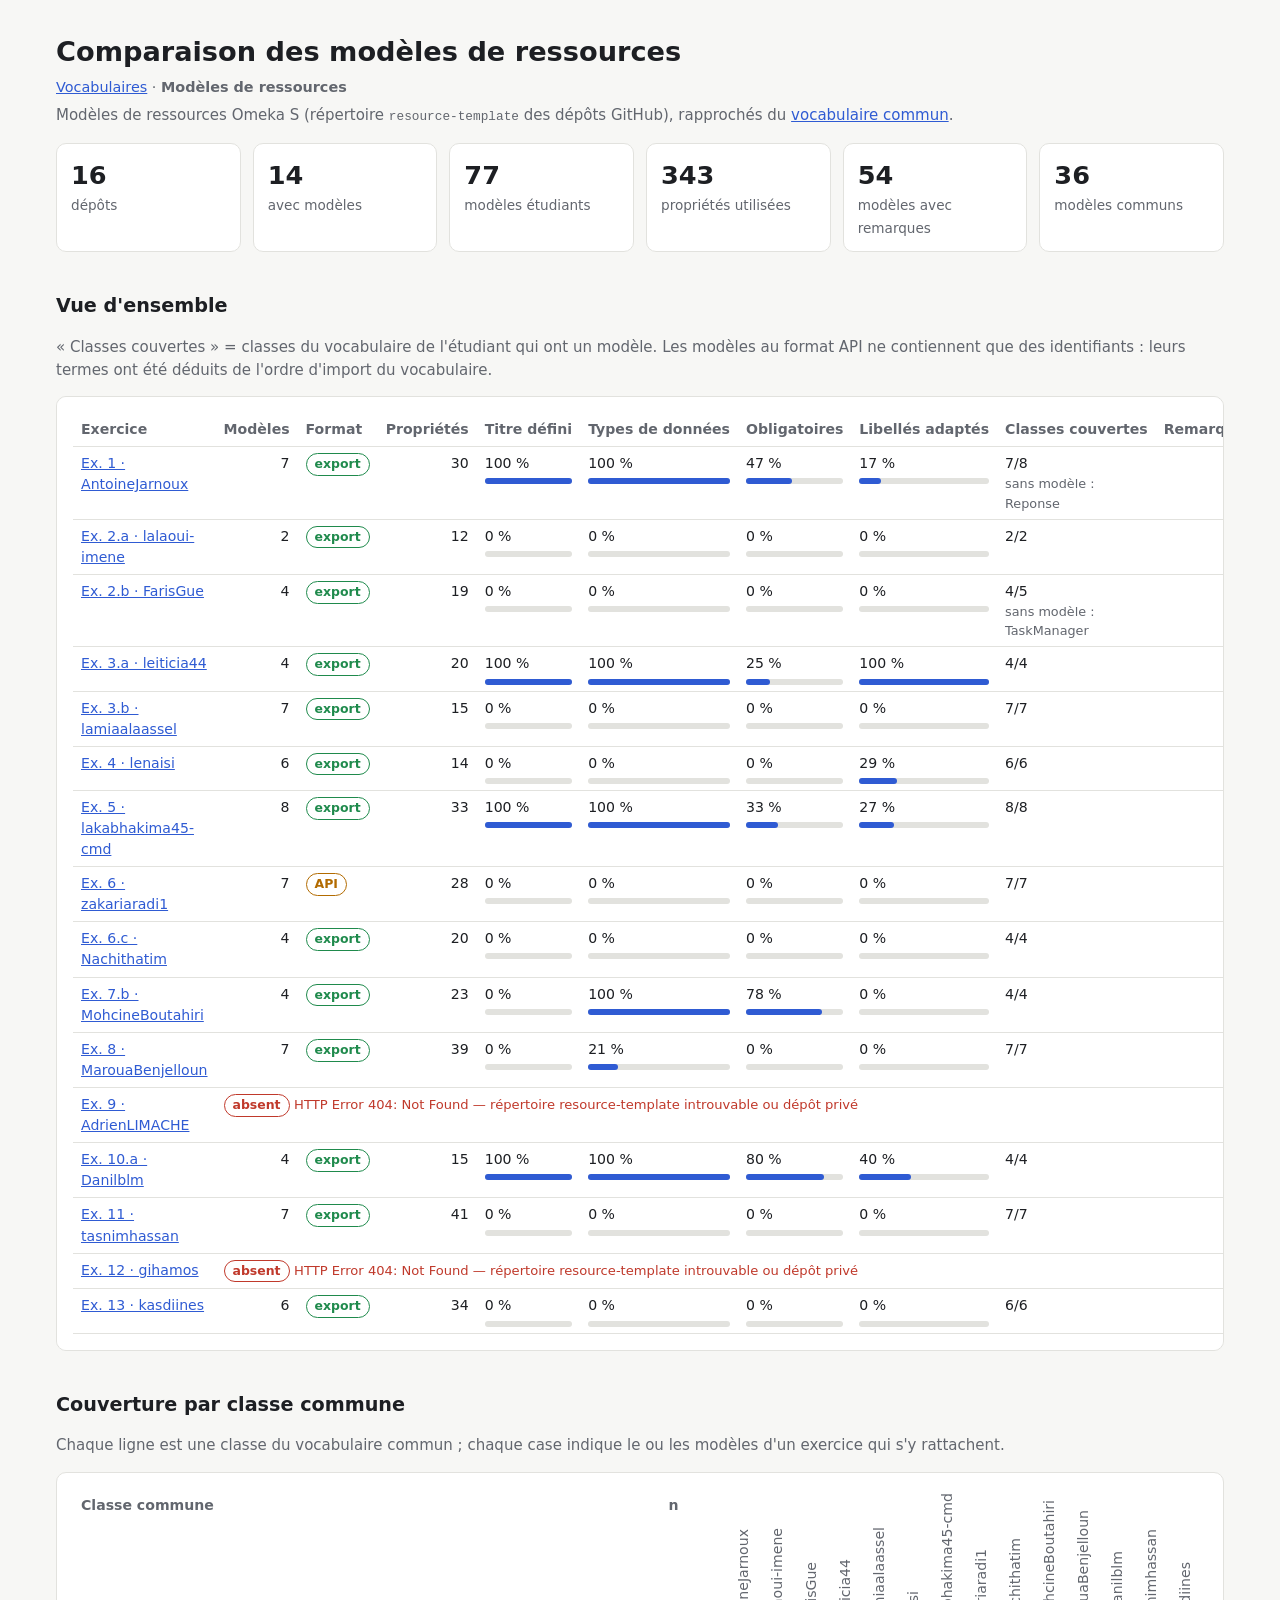
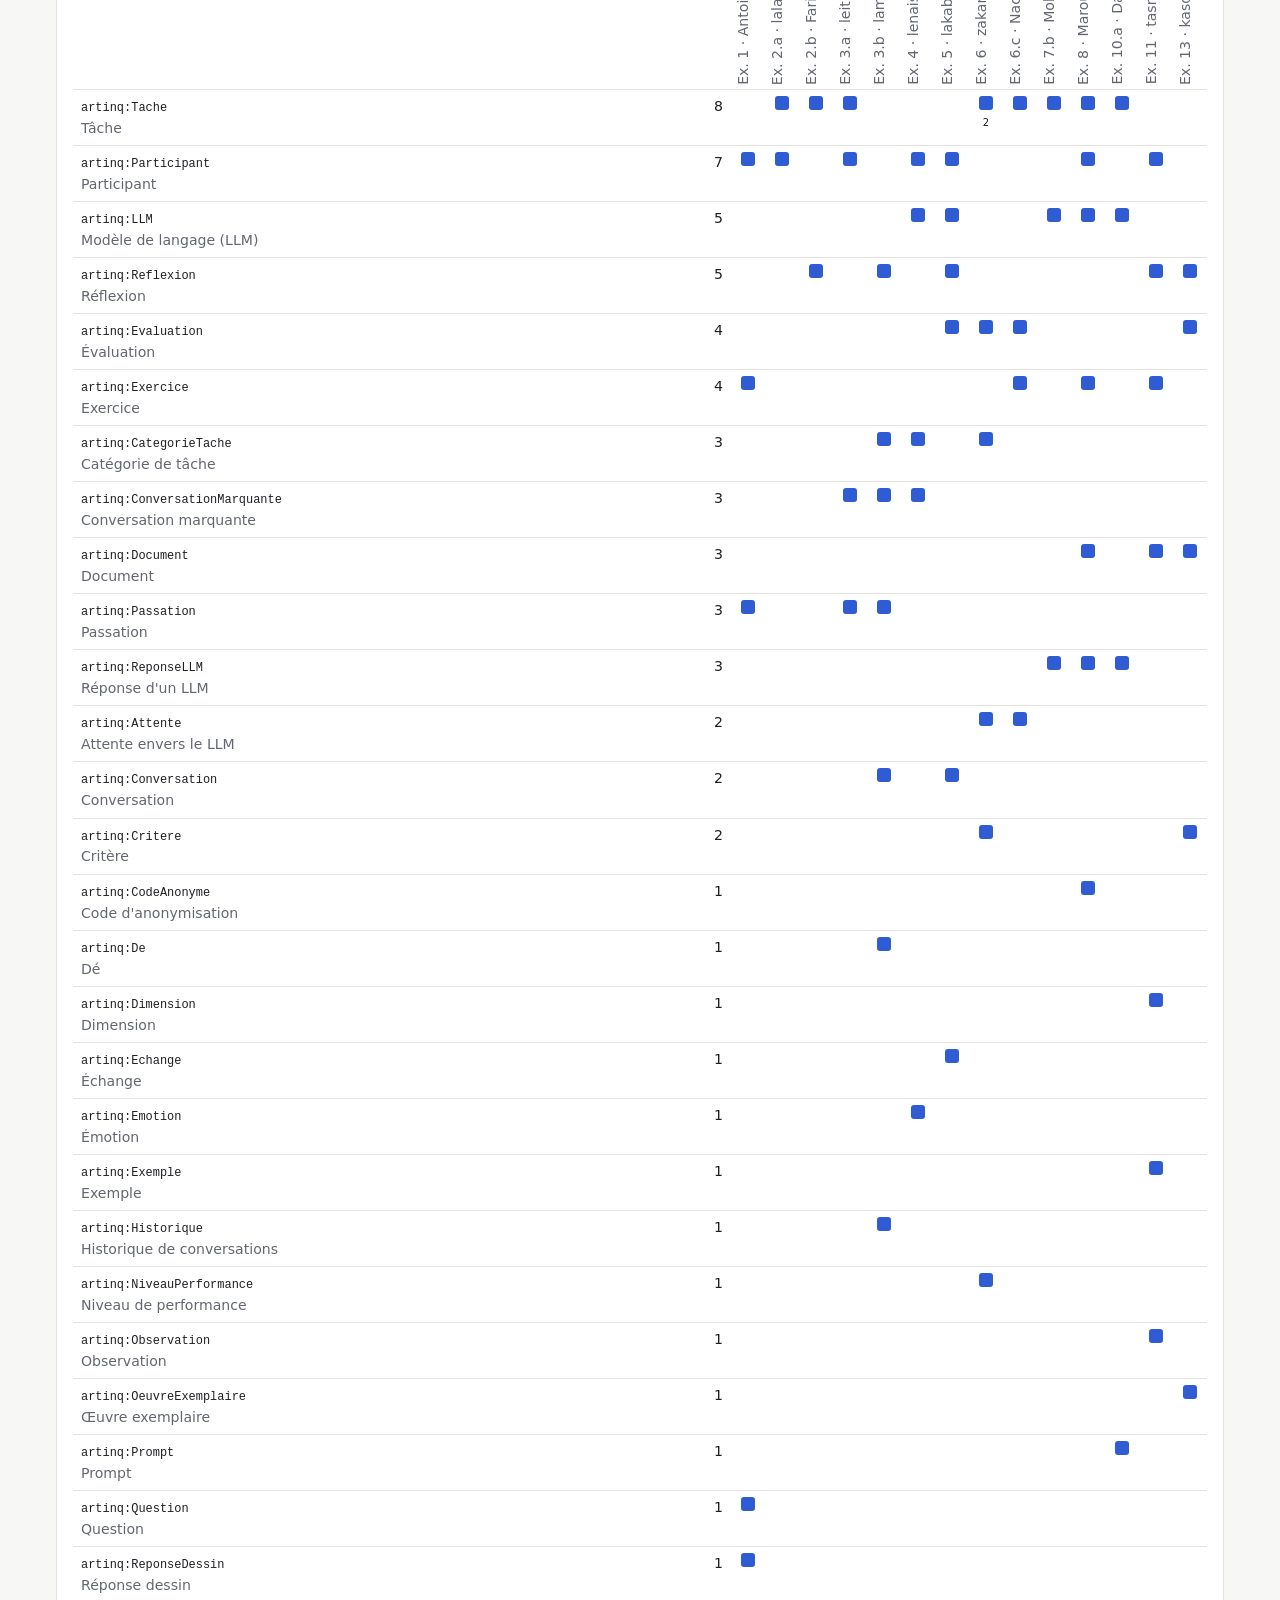
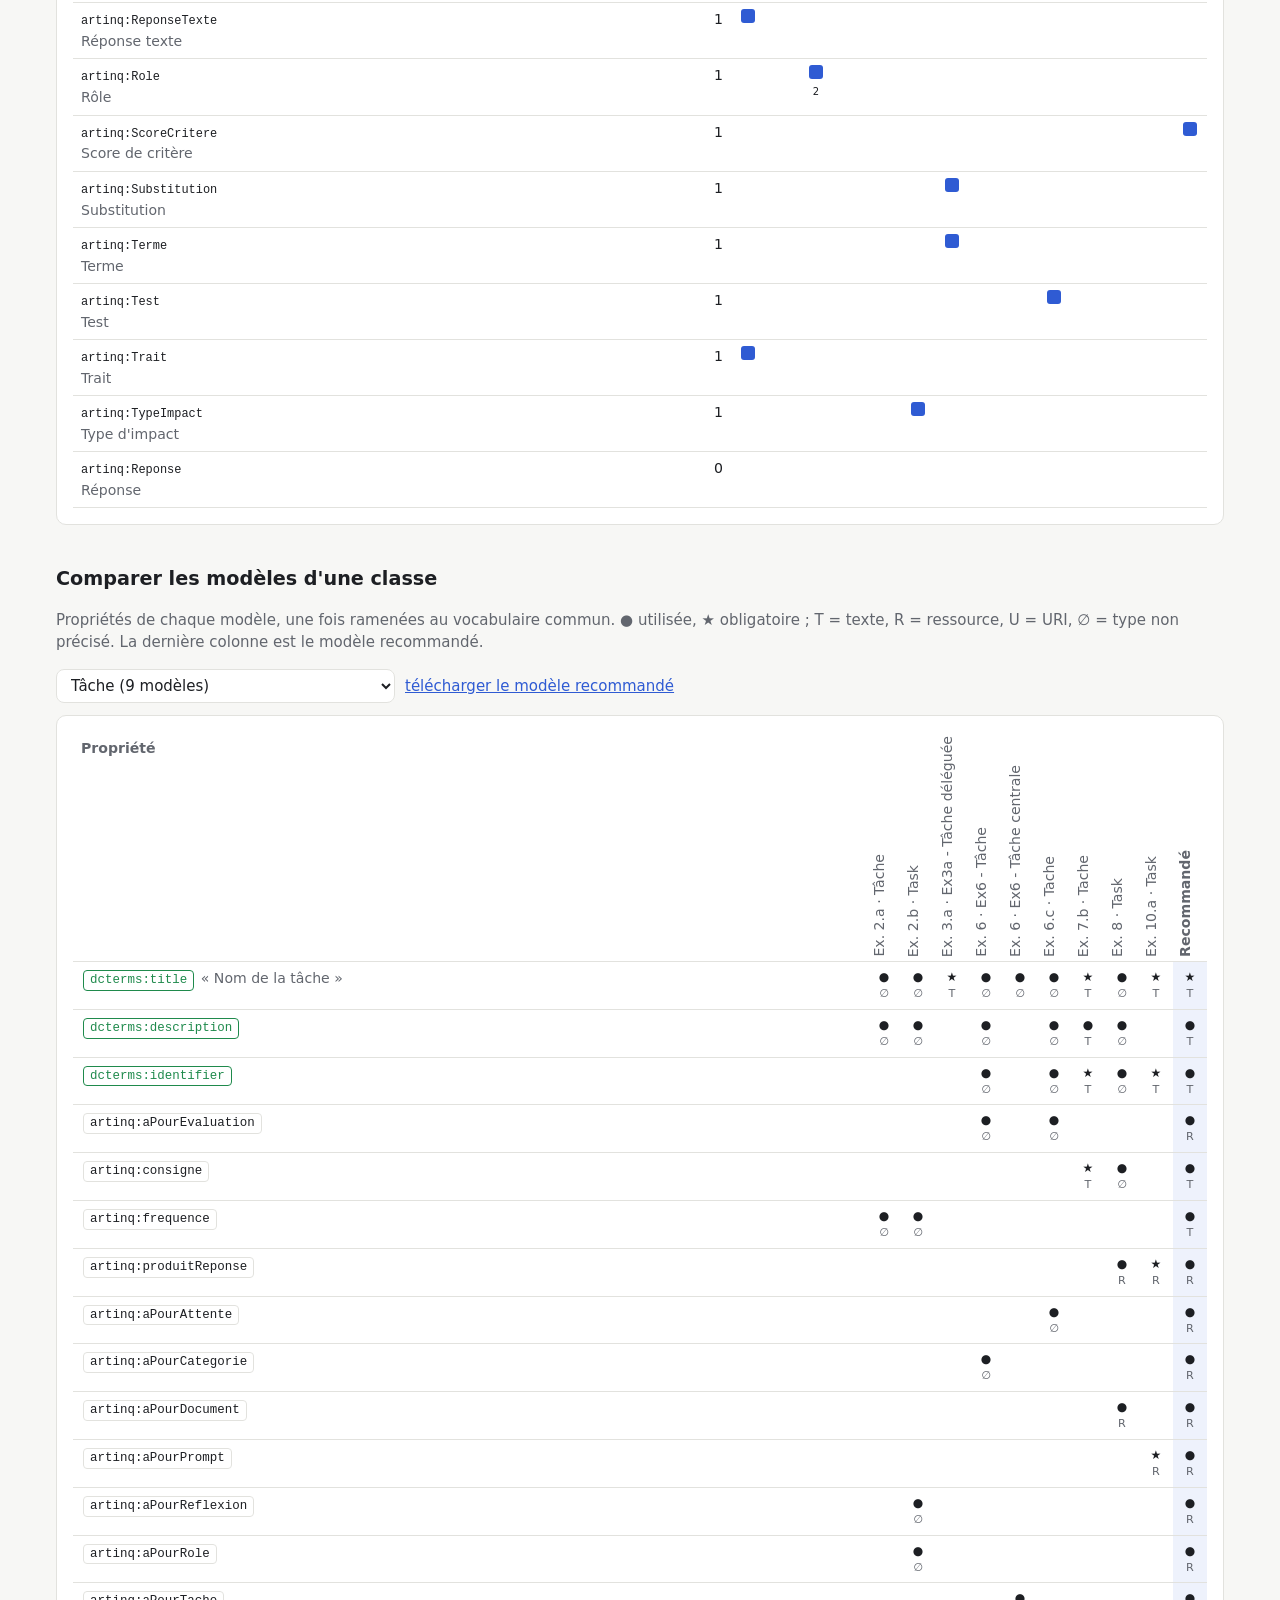
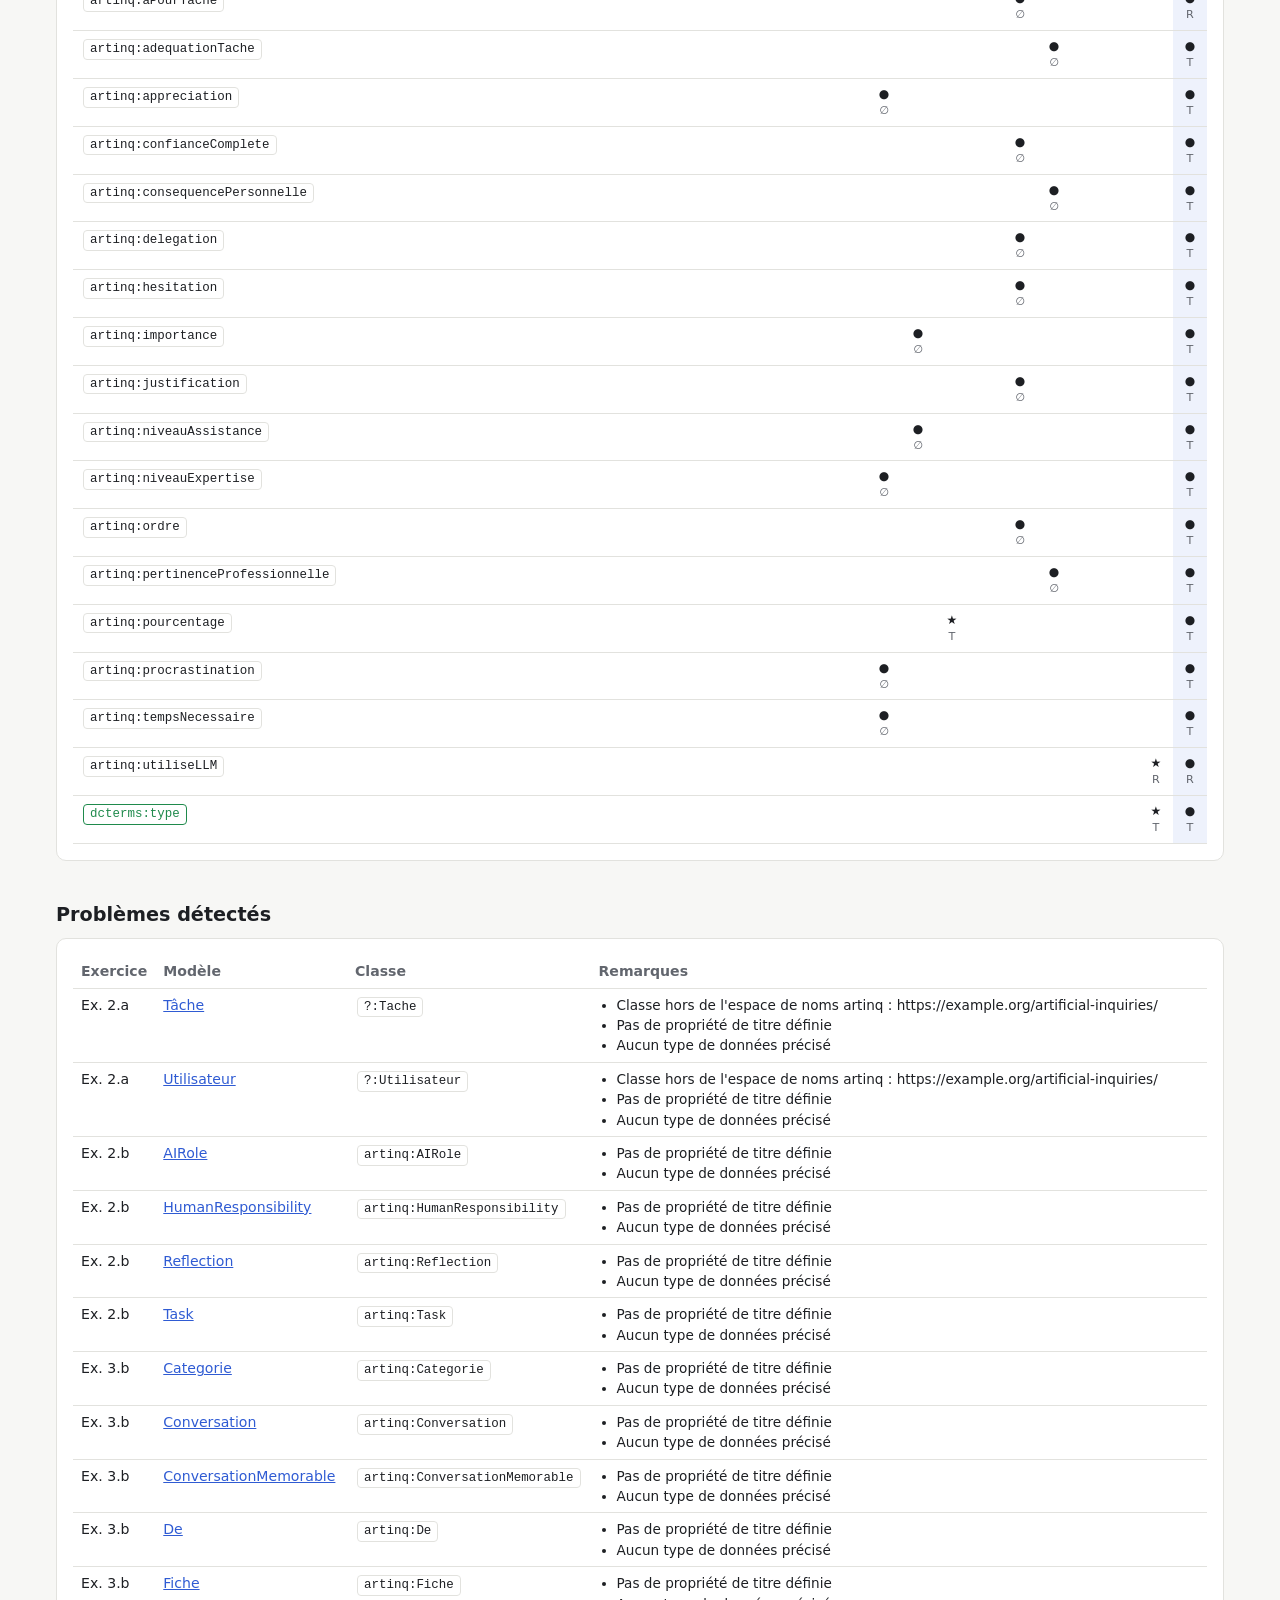
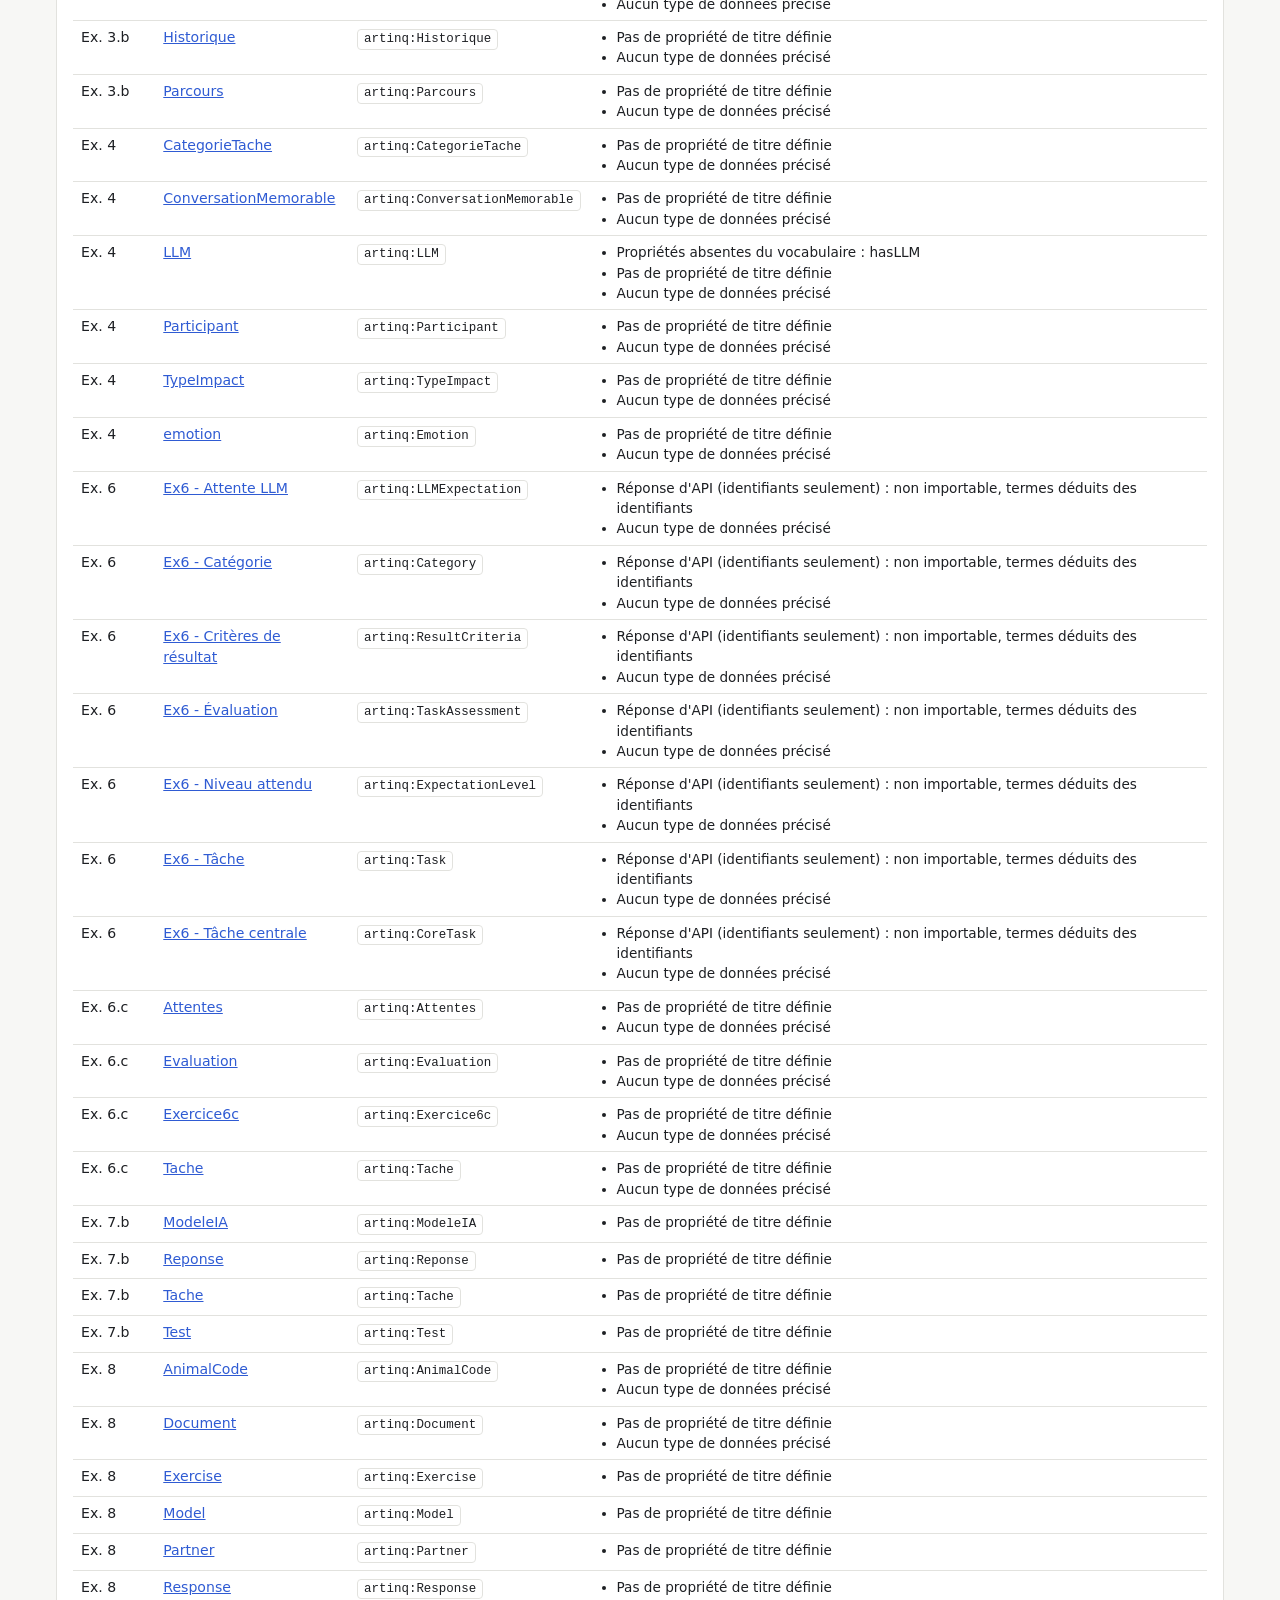
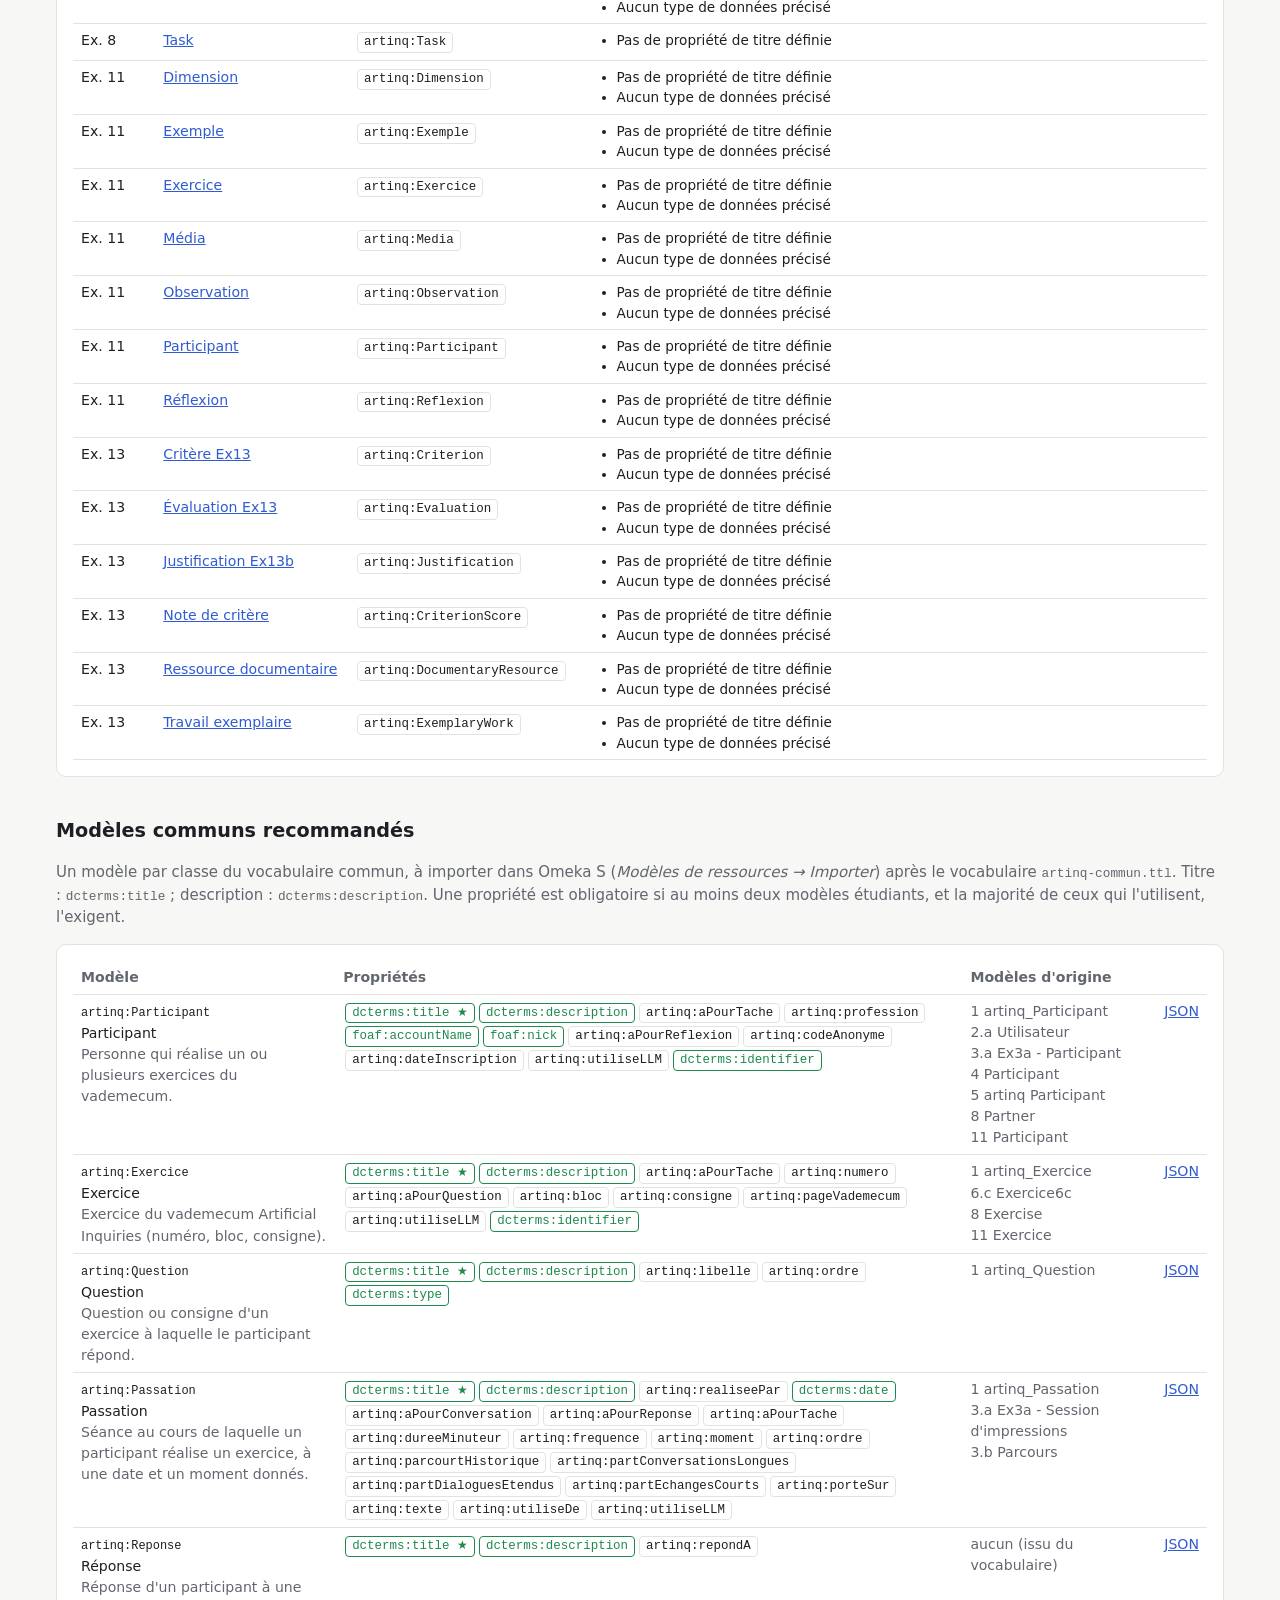
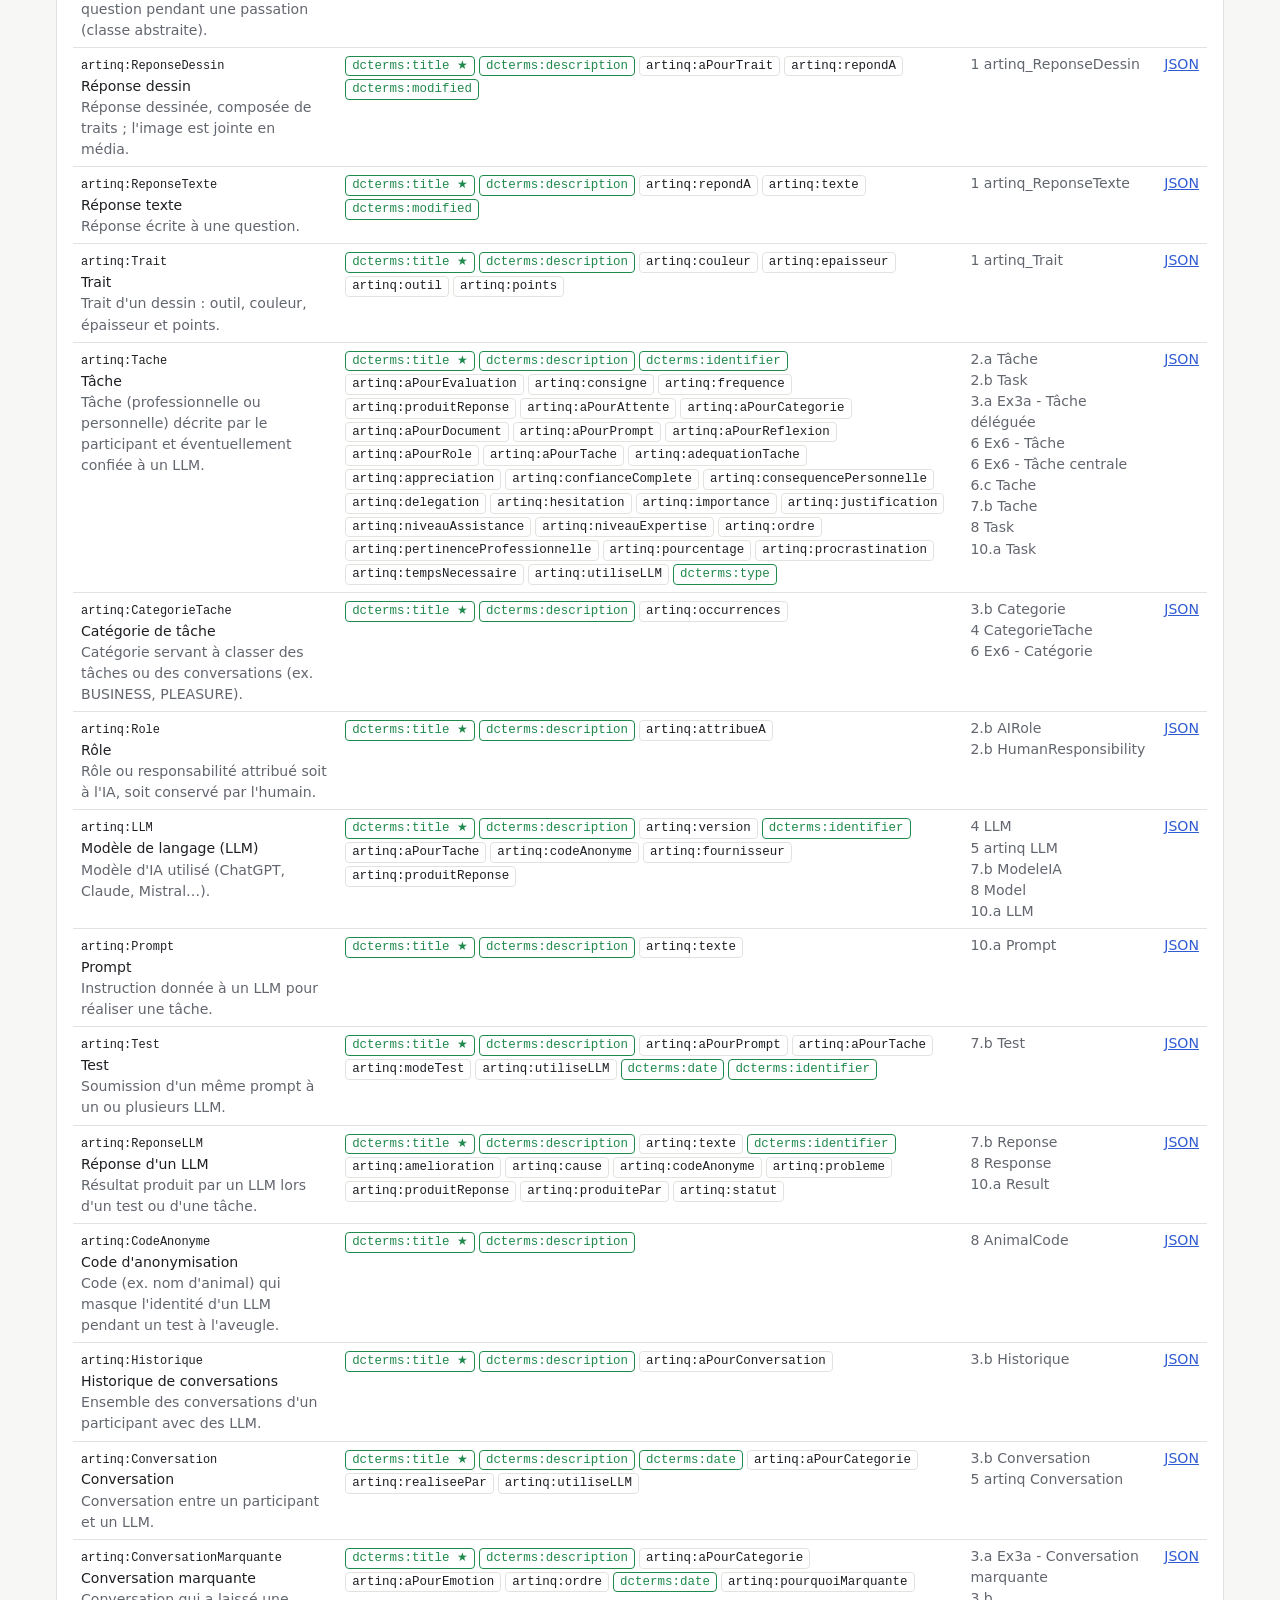
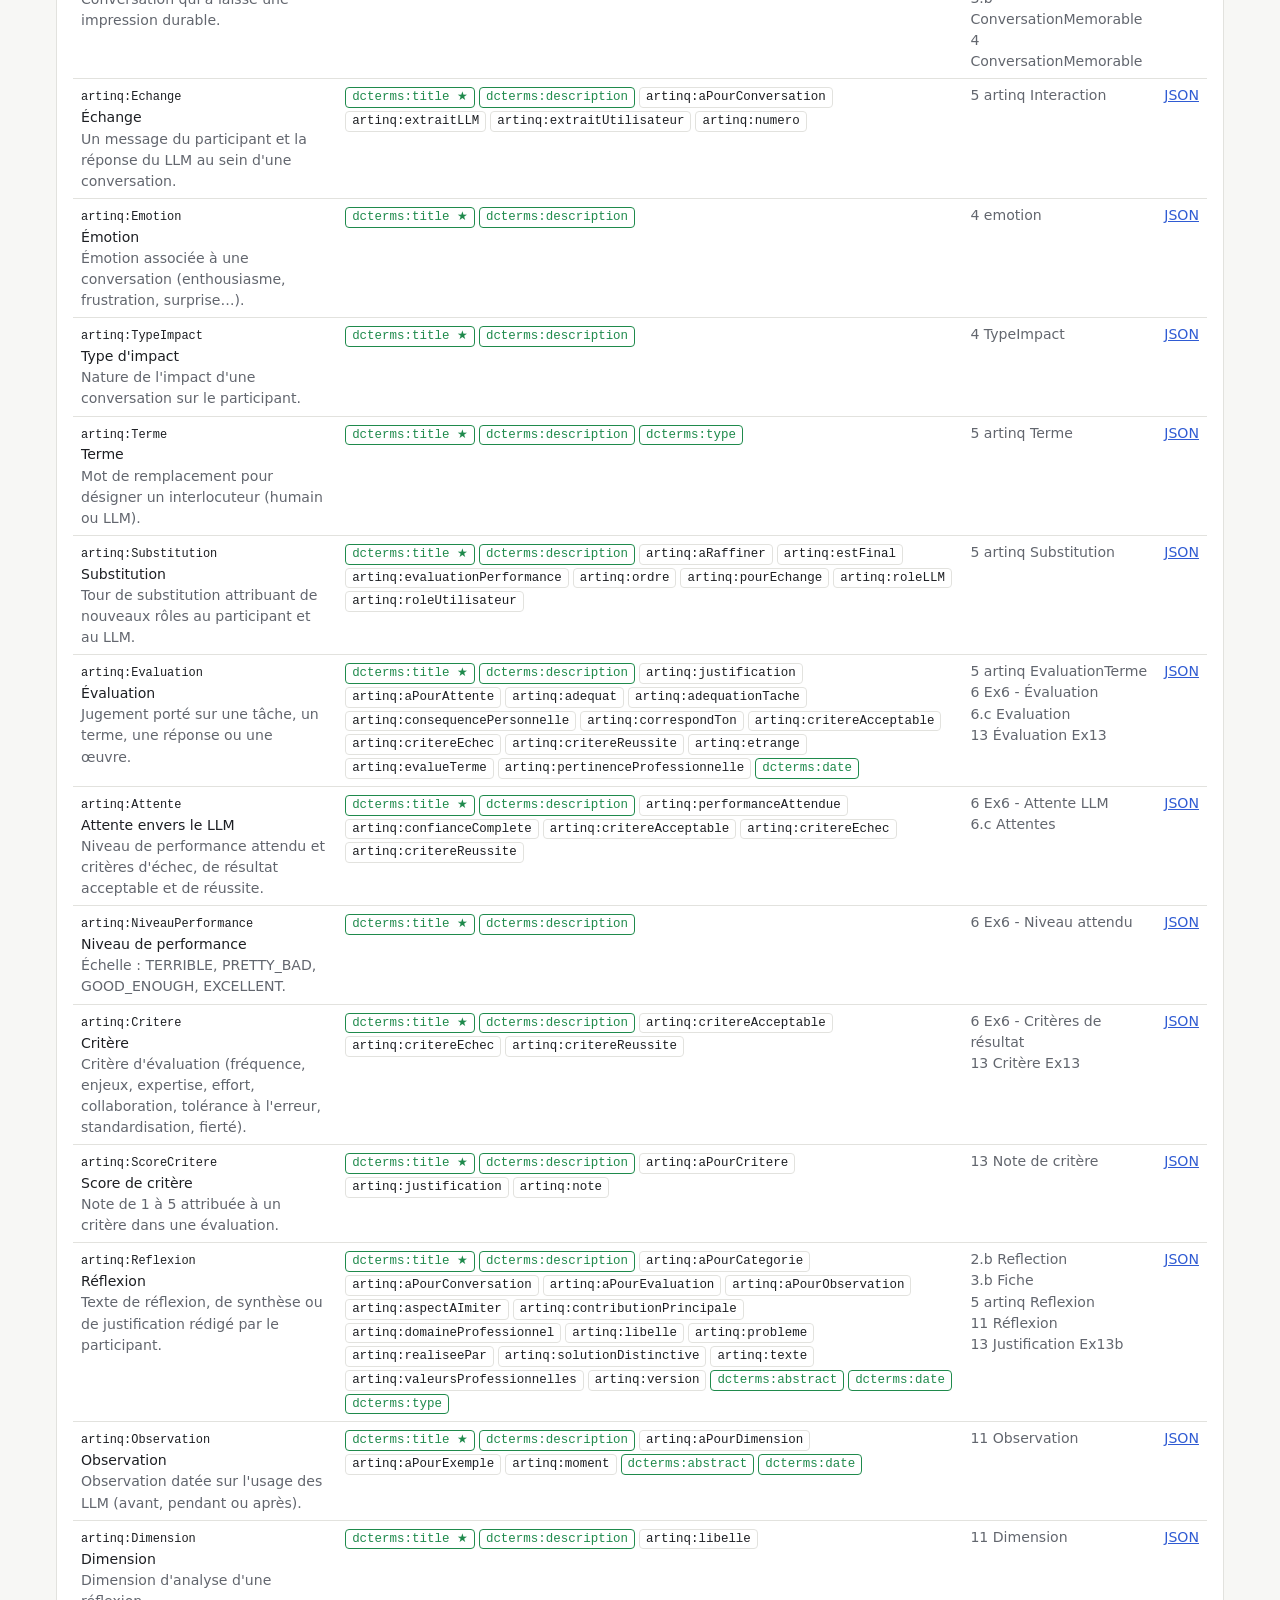
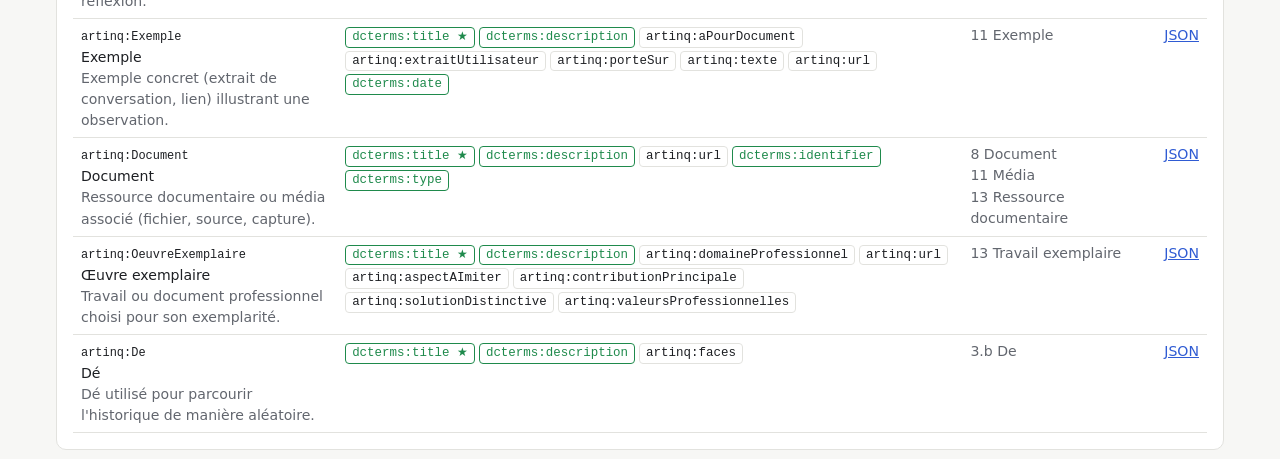
==== comparaison-templates/index.html @ c14e46fb "Refactor code structure for improved readability and maintainability" ====
<!doctype html>
<html lang="fr">
<head>
<meta charset="utf-8">
<meta name="viewport" content="width=device-width, initial-scale=1">
<title>Comparaison des modèles</title>
<link rel="stylesheet" href="../assets/style.css">
</head>
<body>
<header>
  <h1>Comparaison des modèles de ressources</h1>
  <nav class="nav"><a href="../comparaison-vocabulaires/">Vocabulaires</a> · <b>Modèles de ressources</b></nav>
  <p class="lead">Modèles de ressources Omeka S (répertoire <code>resource-template</code> des dépôts GitHub), rapprochés du <a href="../comparaison-vocabulaires/artinq-commun.ttl">vocabulaire commun</a>.</p>
  <div id="log">Chargement…</div>
  <div class="stats" id="stats"></div>
</header>
<main>
  <h2>Vue d'ensemble</h2>
  <p class="muted">« Classes couvertes » = classes du vocabulaire de l'étudiant qui ont un modèle. Les modèles au format API ne contiennent que des identifiants : leurs termes ont été déduits de l'ordre d'import du vocabulaire.</p>
  <div class="card scroll"><table id="overview"></table></div>

  <h2>Couverture par classe commune</h2>
  <p class="muted">Chaque ligne est une classe du vocabulaire commun ; chaque case indique le ou les modèles d'un exercice qui s'y rattachent.</p>
  <div class="card scroll matrix"><table id="matrix"></table></div>

  <h2>Comparer les modèles d'une classe</h2>
  <p class="muted">Propriétés de chaque modèle, une fois ramenées au vocabulaire commun. <b>●</b> utilisée, <b>★</b> obligatoire ; T = texte, R = ressource, U = URI, ∅ = type non précisé. La dernière colonne est le modèle recommandé.</p>
  <div class="controls"><select id="selClass"></select> <a id="dlClass" download>télécharger le modèle recommandé</a></div>
  <div class="card scroll matrix"><table id="compare"></table></div>

  <h2>Problèmes détectés</h2>
  <div class="card scroll"><table id="issues"></table></div>

  <h2>Modèles communs recommandés</h2>
  <p class="muted">Un modèle par classe du vocabulaire commun, à importer dans Omeka S (<i>Modèles de ressources → Importer</i>) après le vocabulaire <code>artinq-commun.ttl</code>. Titre : <code>dcterms:title</code> ; description : <code>dcterms:description</code>. Une propriété est obligatoire si au moins deux modèles étudiants, et la majorité de ceux qui l'utilisent, l'exigent.</p>
  <div class="card scroll"><table id="common"></table></div>
</main>
<footer>Instantané généré le <span id="gen"></span> par <code>generer_templates_communs.py</code> — relancer le script pour mettre à jour.</footer>

<script>
const $ = id => document.getElementById(id);
const esc = s => String(s ?? "").replace(/[&<>"]/g, c => ({"&":"&amp;","<":"&lt;",">":"&gt;",'"':"&quot;"}[c]));
const pct = (n,d) => d ? Math.round(100*n/d) : 0;
const bar = p => `${p} %<div class="bar"><i style="width:${p}%"></i></div>`;
const DT = {"literal":"T","resource:item":"R","uri":"U"};
const chip = (ns,local,extra="") => `<span class="chip ${esc(ns)} ${extra}">${esc(ns)}:${esc(local)}</span>`;
let D;

fetch("templates-etudiants.json",{cache:"no-store"}).then(r=>r.json()).then(d=>{D=d; render();})
  .catch(e=>$("log").textContent="Impossible de lire templates-etudiants.json : "+e.message);

function render(){
  const S=D.students, ok=S.filter(s=>s.status==="ok"), T=ok.flatMap(s=>s.templates.map(t=>({...t,s})));
  $("log").textContent=""; $("gen").textContent=new Date(D.generated).toLocaleString("fr-FR");
  $("stats").innerHTML=[[S.length,"dépôts"],[ok.length,"avec modèles"],[T.length,"modèles étudiants"],
    [T.reduce((n,t)=>n+t.props.length,0),"propriétés utilisées"],[T.filter(t=>t.issues.length).length,"modèles avec remarques"],[D.common.length,"modèles communs"]]
    .map(([n,l])=>`<div class="stat"><b>${n}</b><span>${l}</span></div>`).join("");

  // Vue d'ensemble
  let h=`<thead><tr><th>Exercice</th><th>Modèles</th><th>Format</th><th>Propriétés</th><th>Titre défini</th><th>Types de données</th><th>Obligatoires</th><th>Libellés adaptés</th><th>Classes couvertes</th><th>Remarques</th></tr></thead><tbody>`;
  for(const s of S){
    const id=`<a href="${esc(s.url)}" target="_blank" rel="noopener">Ex. ${esc(s.ex)} · ${esc(s.owner)}</a>`;
    if(s.status!=="ok"){ h+=`<tr><td>${id}</td><td colspan="9"><span class="badge b-err">absent</span> <span class="err-msg">${esc(s.error)}</span></td></tr>`; continue; }
    const P=s.templates.flatMap(t=>t.props), n=P.length;
    const fmts=[...new Set(s.templates.map(t=>t.format))];
    const covered=new Set(s.templates.map(t=>t.class?.[1]));
    const vc=s.vocabClasses||[];
    const missing=vc.filter(c=>!covered.has(c));
    h+=`<tr><td>${id}</td><td class="num">${s.templates.length}</td>
      <td>${fmts.map(f=>`<span class="badge ${f==="export"?"b-ok":"b-warn"}">${f==="export"?"export":f==="api"?"API":f}</span>`).join(" ")}</td>
      <td class="num">${n}</td>
      <td>${bar(pct(s.templates.filter(t=>t.title).length,s.templates.length))}</td>
      <td>${bar(pct(P.filter(p=>p.dataTypes.length).length,n))}</td>
      <td>${bar(pct(P.filter(p=>p.required).length,n))}</td>
      <td>${bar(pct(P.filter(p=>p.altLabel).length,n))}</td>
      <td>${vc.length?`${vc.length-missing.length}/${vc.length}`:"?"}${missing.length?`<div class="muted" style="font-size:.8rem">sans modèle : ${missing.map(esc).join(", ")}</div>`:""}</td>
      <td class="num">${s.templates.reduce((k,t)=>k+t.issues.length,0)||""}</td></tr>`;
  }
  $("overview").innerHTML=h+"</tbody>";

  // Matrice classes communes × exercices
  h=`<thead><tr><th>Classe commune</th><th>n</th>${ok.map(s=>`<th class="rot"><div>Ex. ${esc(s.ex)} · ${esc(s.owner)}</div></th>`).join("")}</tr></thead><tbody>`;
  const rows=D.common.map(c=>({c,cells:ok.map(s=>s.templates.filter(t=>t.common===c.class))}))
    .sort((a,b)=>b.cells.filter(x=>x.length).length-a.cells.filter(x=>x.length).length||a.c.class.localeCompare(b.c.class));
  for(const {c,cells} of rows){
    h+=`<tr><td><code>artinq:${esc(c.class)}</code><div class="muted">${esc(c.label)}</div></td><td class="num">${cells.filter(x=>x.length).length}</td>`;
    h+=cells.map(ts=>ts.length?`<td class="cell" title="${esc(ts.map(t=>t.label+" ("+(t.class||[]).join(":")+")").join("\n"))}"><span class="dot c"></span>${ts.length>1?`<sup>${ts.length}</sup>`:""}</td>`:`<td class="cell"></td>`).join("")+"</tr>";
  }
  const orphan=T.filter(t=>!t.common);
  if(orphan.length) h+=`<tr><td colspan="${ok.length+2}" class="err-msg">Sans classe commune : ${orphan.map(t=>`Ex. ${esc(t.s.ex)} ${esc(t.label)}`).join(", ")}</td></tr>`;
  $("matrix").innerHTML=h+"</tbody>";

  // Sélecteur de comparaison
  $("selClass").innerHTML=rows.map(({c,cells})=>`<option value="${esc(c.class)}">${esc(c.label)} (${cells.flat().length} modèle${cells.flat().length>1?"s":""})</option>`).join("");
  $("selClass").onchange=renderCompare; renderCompare();

  // Problèmes
  const withIssues=T.filter(t=>t.issues.length);
  $("issues").innerHTML=`<thead><tr><th>Exercice</th><th>Modèle</th><th>Classe</th><th>Remarques</th></tr></thead><tbody>`+
    withIssues.map(t=>`<tr><td>Ex. ${esc(t.s.ex)}</td><td>${t.url?`<a href="${esc(t.url)}" target="_blank" rel="noopener">${esc(t.label)}</a>`:esc(t.label)}</td>
      <td>${t.class?chip(t.class[0].startsWith("http")?"?":t.class[0],t.class[1]):"—"}</td>
      <td><ul class="issues">${t.issues.map(i=>`<li>${esc(i)}</li>`).join("")}</ul></td></tr>`).join("")+"</tbody>";

  // Modèles communs
  $("common").innerHTML=`<thead><tr><th>Modèle</th><th>Propriétés</th><th>Modèles d'origine</th><th></th></tr></thead><tbody>`+
    D.common.map(c=>`<tr><td><code>artinq:${esc(c.class)}</code><div>${esc(c.label)}</div><div class="muted">${esc(c.comment)}</div></td>
      <td>${c.props.map(p=>{const [ns,l]=p.q.split(":"); return chip(ns,l+(p.required?" ★":""))}).join("")}</td>
      <td class="muted">${c.sources.map(esc).join("<br>")||"aucun (issu du vocabulaire)"}</td>
      <td><a href="templates-communs/${esc(c.file)}" download>JSON</a></td></tr>`).join("")+"</tbody>";
}

function renderCompare(){
  const cls=$("selClass").value, c=D.common.find(x=>x.class===cls);
  $("dlClass").href="templates-communs/"+c.file;
  const cols=D.students.filter(s=>s.status==="ok").flatMap(s=>s.templates.filter(t=>t.common===cls).map(t=>({s,t})));
  const keys=c.props.map(p=>p.q);
  cols.forEach(({t})=>t.props.forEach(p=>{const k=p.common||`✗ ${p.ns}:${p.local}`; if(!keys.includes(k)) keys.push(k);}));
  let h=`<thead><tr><th>Propriété</th>${cols.map(({s,t})=>`<th class="rot"><div>Ex. ${esc(s.ex)} · ${esc(t.label)}</div></th>`).join("")}<th class="rot"><div><b>Recommandé</b></div></th></tr></thead><tbody>`;
  for(const k of keys){
    const reco=c.props.find(p=>p.q===k);
    const head=k.startsWith("✗")?`<span class="chip bad" title="absente du vocabulaire commun">${esc(k)}</span>`:chip(...k.split(":"));
    h+=`<tr><td>${head}${reco?.alt?` <span class="muted">« ${esc(reco.alt)} »</span>`:""}</td>`;
    for(const {t} of cols){
      const ps=t.props.filter(p=>(p.common||`✗ ${p.ns}:${p.local}`)===k);
      if(!ps.length){ h+=`<td class="cell"></td>`; continue; }
      const tip=ps.map(p=>`${p.ns}:${p.local}${p.altLabel?` « ${p.altLabel} »`:""}${p.required?" (obligatoire)":""} [${p.dataTypes.join(", ")||"type non précisé"}]`).join("\n");
      const req=ps.some(p=>p.required), dts=[...new Set(ps.flatMap(p=>p.dataTypes))];
      h+=`<td class="cell" title="${esc(tip)}">${req?"★":"●"}<div class="muted" style="font-size:.7rem">${dts.map(d=>DT[d]||"?").join("")||"∅"}</div></td>`;
    }
    h+=reco?`<td class="cell reco">${reco.required?"★":"●"}<div class="muted" style="font-size:.7rem">${DT[reco.dataType]}</div></td>`:`<td class="cell reco"></td>`;
    h+="</tr>";
  }
  $("compare").innerHTML=h+"</tbody>";
}
</script>
</body>
</html>
---- assets/style.css ----
:root{
  --bg:#f7f7f5; --surface:#ffffff; --ink:#1d1f23; --muted:#62666e; --line:#e2e2de;
  --accent:#2f5bd3; --ok:#1f8a4c; --warn:#b26b00; --err:#c0392b;
  --heat:47,91,211;
}
@media (prefers-color-scheme: dark){
  :root:not([data-theme="light"]){
    --bg:#141518; --surface:#1d1f24; --ink:#e8e8e6; --muted:#9a9ea6; --line:#30333a;
    --accent:#7c9cff; --ok:#4fc184; --warn:#e3a33b; --err:#ff7b6b; --heat:124,156,255;
  }
}
:root[data-theme="dark"]{
  --bg:#141518; --surface:#1d1f24; --ink:#e8e8e6; --muted:#9a9ea6; --line:#30333a;
  --accent:#7c9cff; --ok:#4fc184; --warn:#e3a33b; --err:#ff7b6b; --heat:124,156,255;
}
*{box-sizing:border-box}
body{margin:0;background:var(--bg);color:var(--ink);font:15px/1.5 system-ui,-apple-system,"Segoe UI",sans-serif}
header,main{max-width:1200px;margin:0 auto;padding:0 16px}
header{padding-top:32px}
h1{font-size:1.7rem;margin:0 0 4px}
h2{font-size:1.2rem;margin:40px 0 8px}
p.lead{color:var(--muted);margin:0 0 16px}
a{color:var(--accent)}
.stats{display:grid;grid-template-columns:repeat(auto-fit,minmax(150px,1fr));gap:12px;margin:16px 0}
.stat{background:var(--surface);border:1px solid var(--line);border-radius:10px;padding:12px 14px}
.stat b{display:block;font-size:1.6rem;font-variant-numeric:tabular-nums}
.stat span{color:var(--muted);font-size:.85rem}
.card{background:var(--surface);border:1px solid var(--line);border-radius:10px;padding:16px}
.scroll{overflow-x:auto;-webkit-overflow-scrolling:touch}
table{border-collapse:collapse;width:100%;font-size:.88rem}
th,td{padding:6px 8px;border-bottom:1px solid var(--line);text-align:left;vertical-align:top}
th{font-weight:600;color:var(--muted);white-space:nowrap;position:sticky;top:0;background:var(--surface)}
td.num{text-align:right;font-variant-numeric:tabular-nums}
.badge{display:inline-block;padding:1px 8px;border-radius:99px;font-size:.78rem;font-weight:600}
.b-ok{color:var(--ok);border:1px solid var(--ok)}
.b-err{color:var(--err);border:1px solid var(--err)}
.b-warn{color:var(--warn);border:1px solid var(--warn)}
.bar{height:6px;background:var(--line);border-radius:3px;min-width:60px;margin-top:4px}
.bar i{display:block;height:100%;background:var(--accent);border-radius:3px}
.matrix td.cell{text-align:center;width:34px;min-width:34px;font-size:.75rem}
.matrix th.rot{height:120px;white-space:nowrap;vertical-align:bottom;padding:4px 2px}
.matrix th.rot div{writing-mode:vertical-rl;transform:rotate(180deg);font-weight:500}
.dot{display:inline-block;width:14px;height:14px;border-radius:3px;background:var(--accent)}
.dot.c{background:var(--accent)} .dot.p{background:var(--ok)}
.controls{display:flex;flex-wrap:wrap;gap:10px;align-items:center;margin:8px 0 12px}
input[type=search],select{font:inherit;padding:6px 10px;border:1px solid var(--line);border-radius:8px;background:var(--surface);color:var(--ink);max-width:100%}
.seg button{font:inherit;padding:5px 12px;border:1px solid var(--line);background:var(--surface);color:var(--ink);cursor:pointer}
.seg button:first-child{border-radius:8px 0 0 8px}.seg button:last-child{border-radius:0 8px 8px 0}
.seg button.on{background:var(--accent);color:#fff;border-color:var(--accent)}
.cols3{display:grid;grid-template-columns:repeat(auto-fit,minmax(240px,1fr));gap:12px}
.cols3 h3{font-size:.95rem;margin:0 0 6px}
ul.terms{list-style:none;margin:0;padding:0;font-size:.88rem}
ul.terms li{padding:2px 0;border-bottom:1px dashed var(--line)}
code{font-family:ui-monospace,SFMono-Regular,Menlo,monospace;font-size:.85em}
.muted{color:var(--muted)}
.vocab-detail .cls{border-top:1px solid var(--line);padding:10px 0}
.vocab-detail .cls:first-child{border-top:0}
.vocab-detail h4{margin:0 0 2px;font-size:1rem}
.err-msg{color:var(--err);font-size:.82rem;max-width:380px}
#log{font-size:.85rem;color:var(--muted)}
footer{max-width:1200px;margin:48px auto 32px;padding:0 16px;color:var(--muted);font-size:.82rem}
.nav{font-size:.9rem;margin:0 0 6px;color:var(--muted)}
.chip{display:inline-block;padding:0 6px;margin:1px 2px;border-radius:4px;border:1px solid var(--line);font-family:ui-monospace,SFMono-Regular,Menlo,monospace;font-size:.78rem}
.chip.dcterms,.chip.foaf{border-color:var(--ok);color:var(--ok)}
.chip.bad{border-color:var(--err);color:var(--err)}
td.reco{background:rgba(var(--heat),.08)}
ul.issues{margin:0;padding-left:18px;font-size:.85rem}
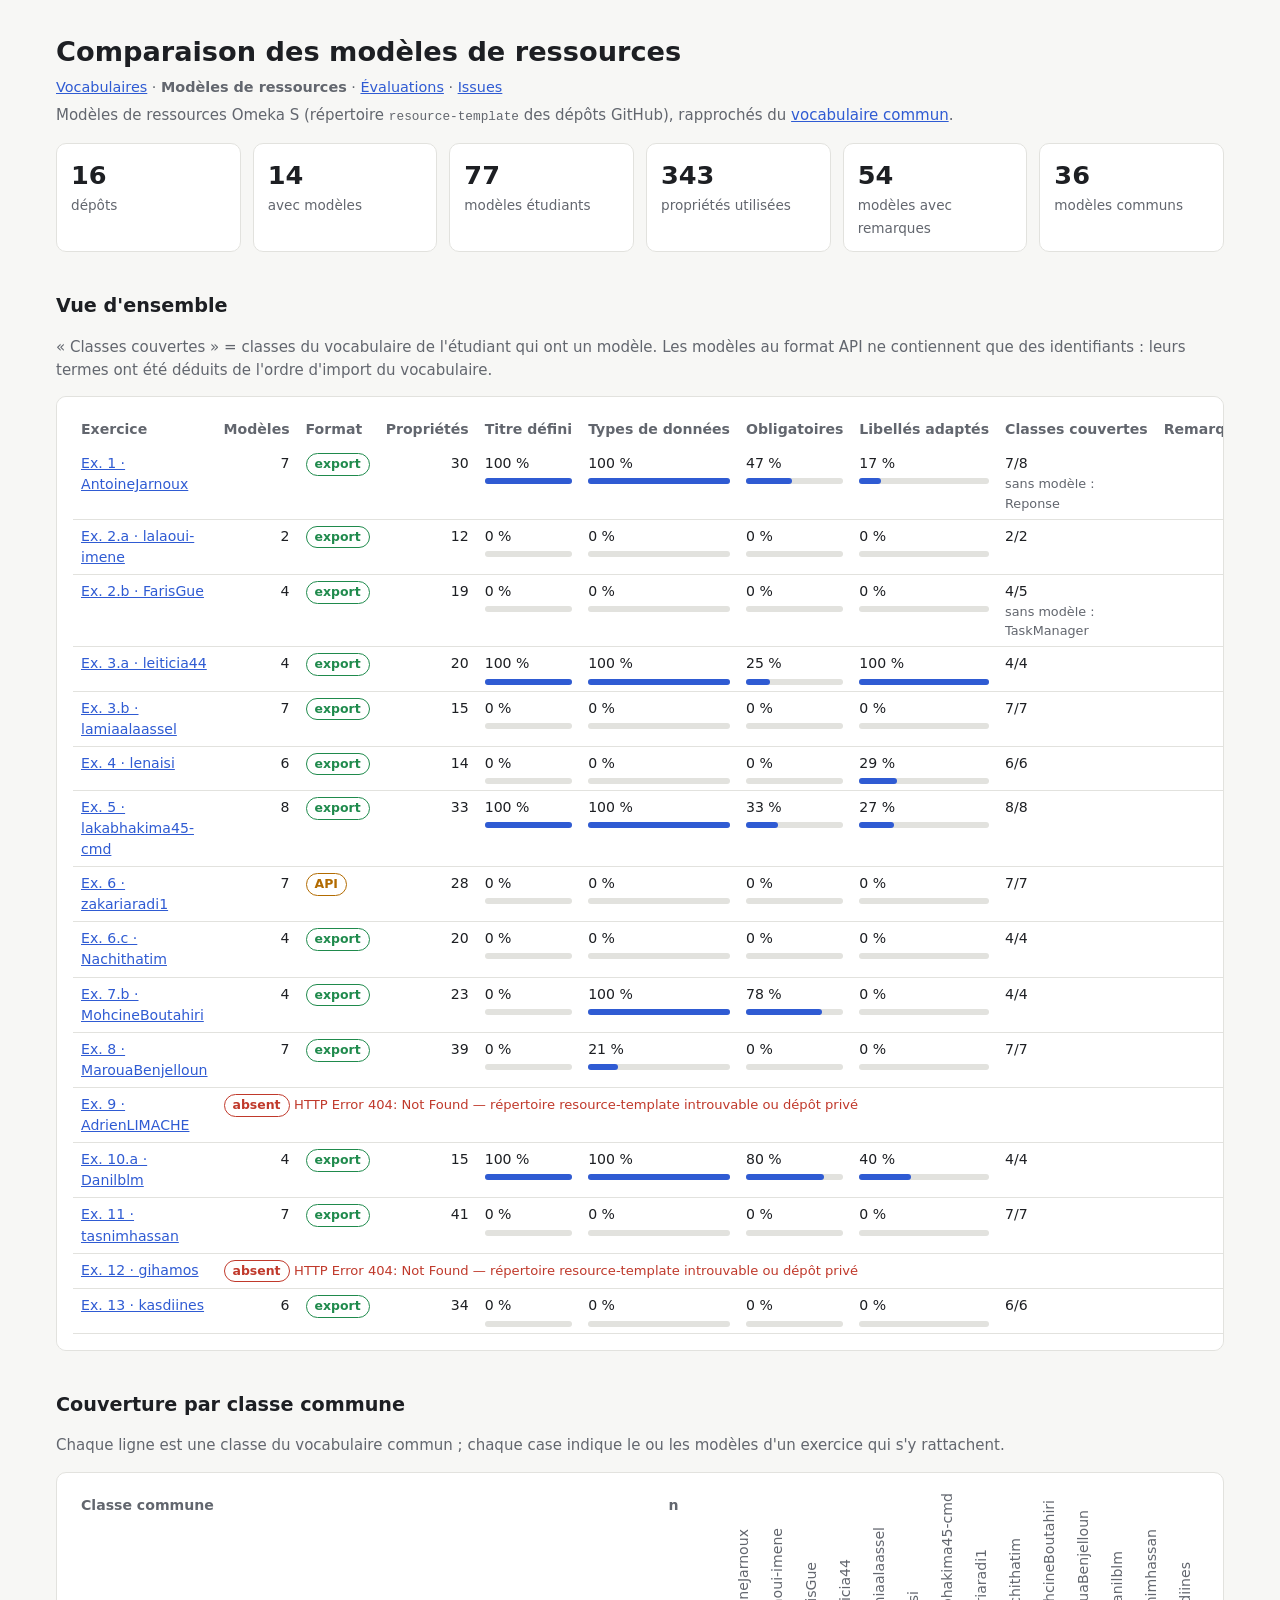
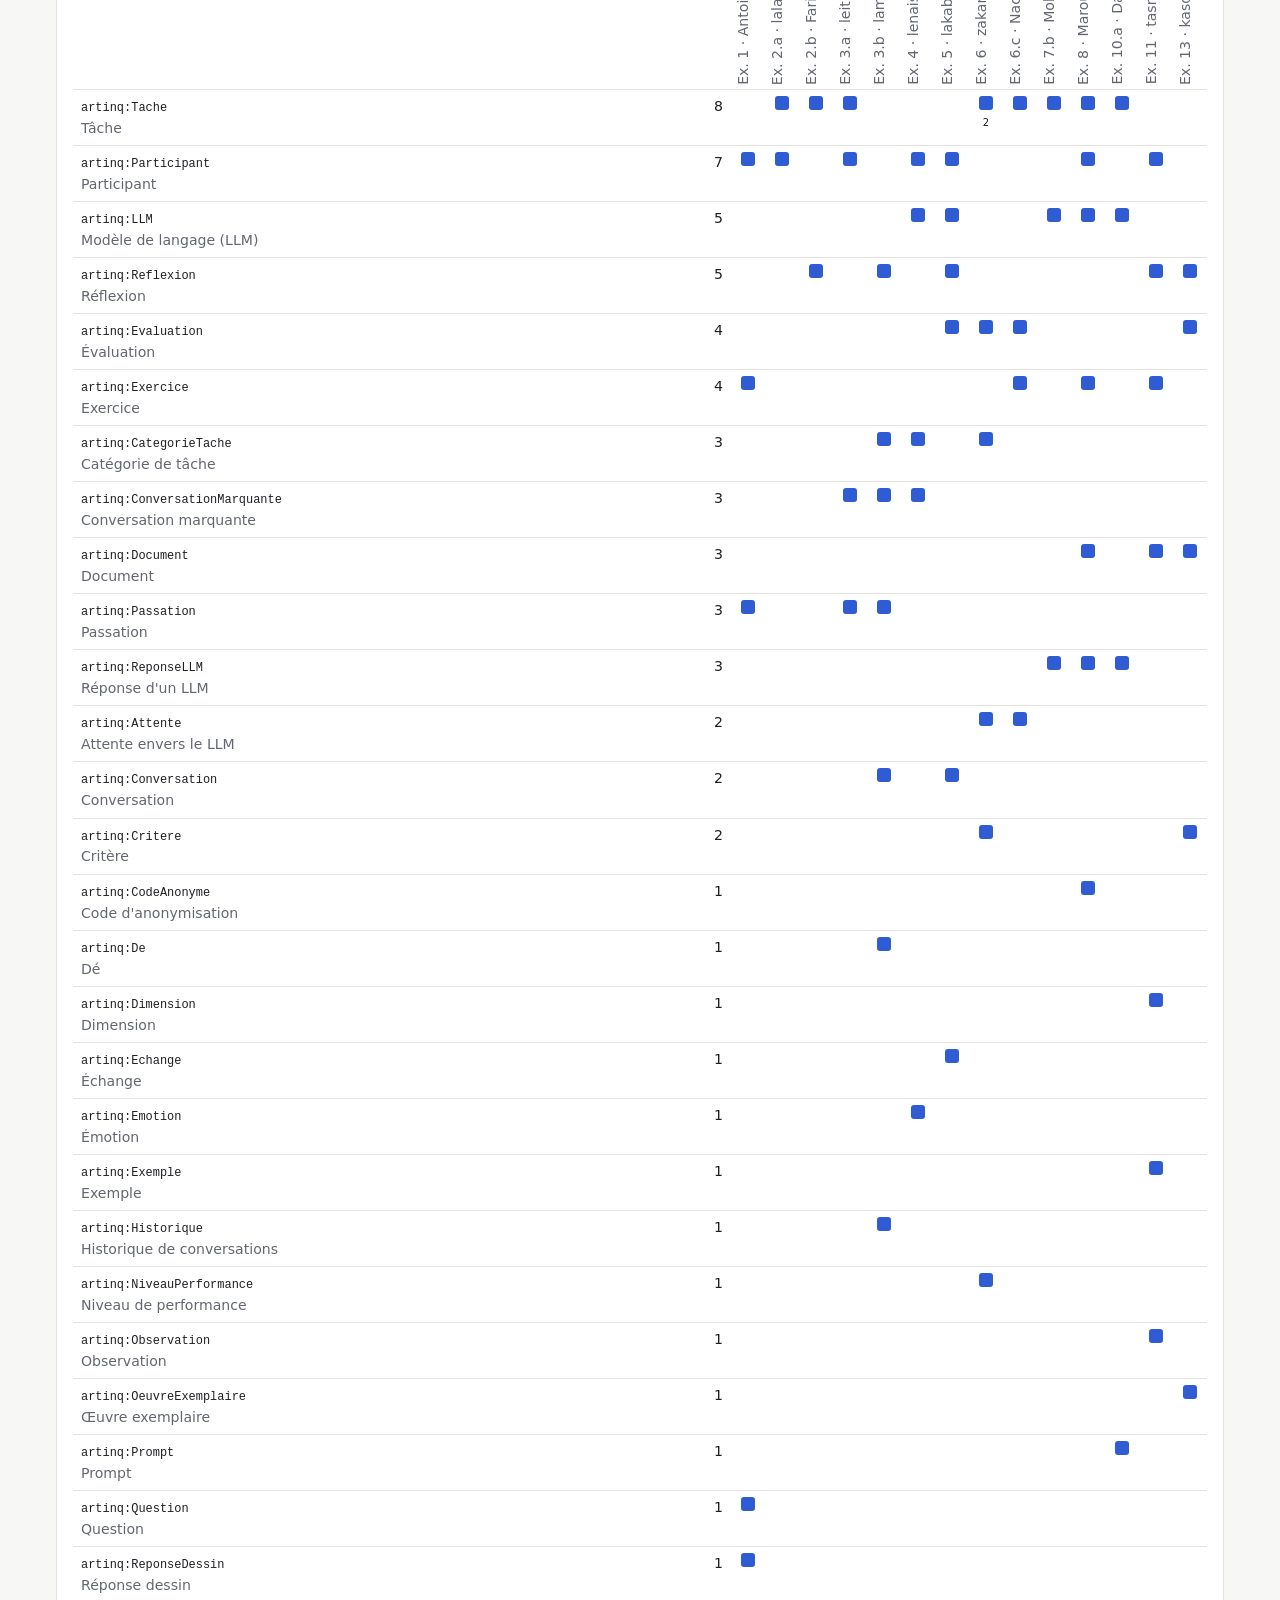
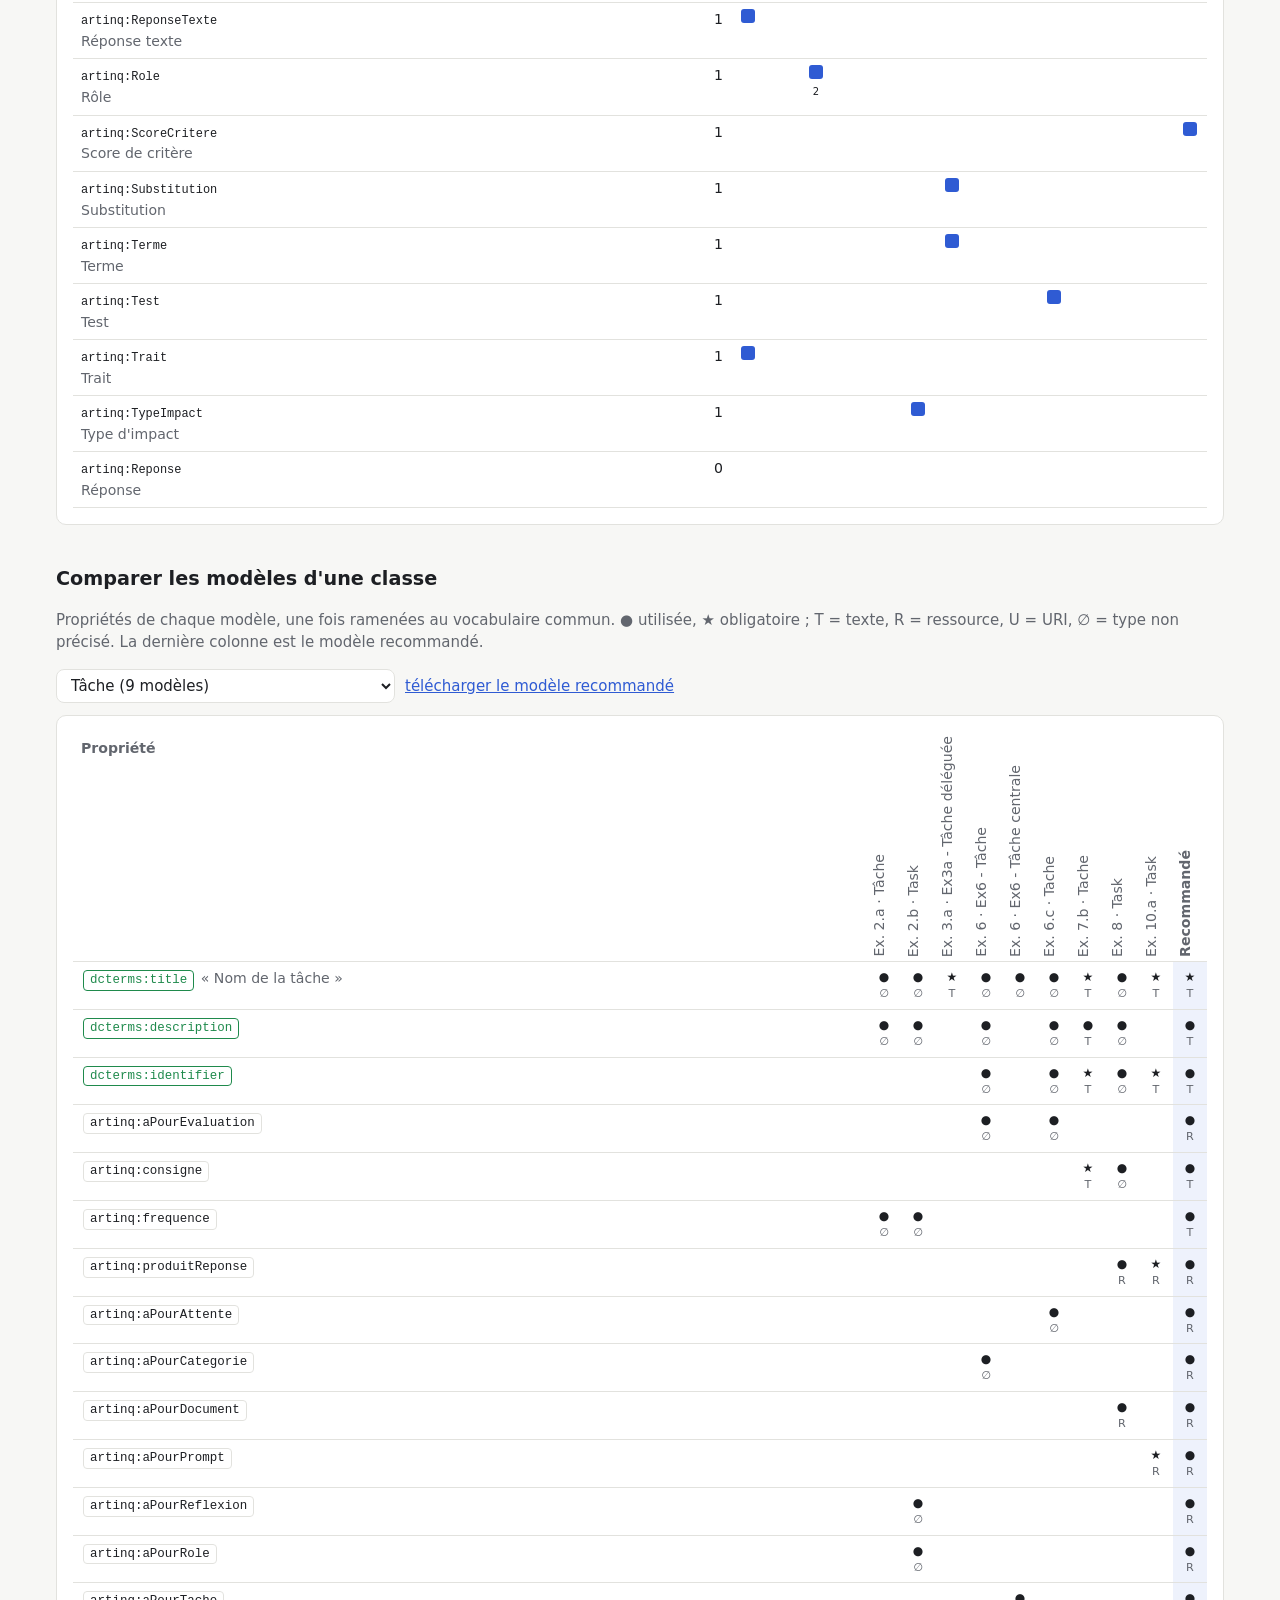
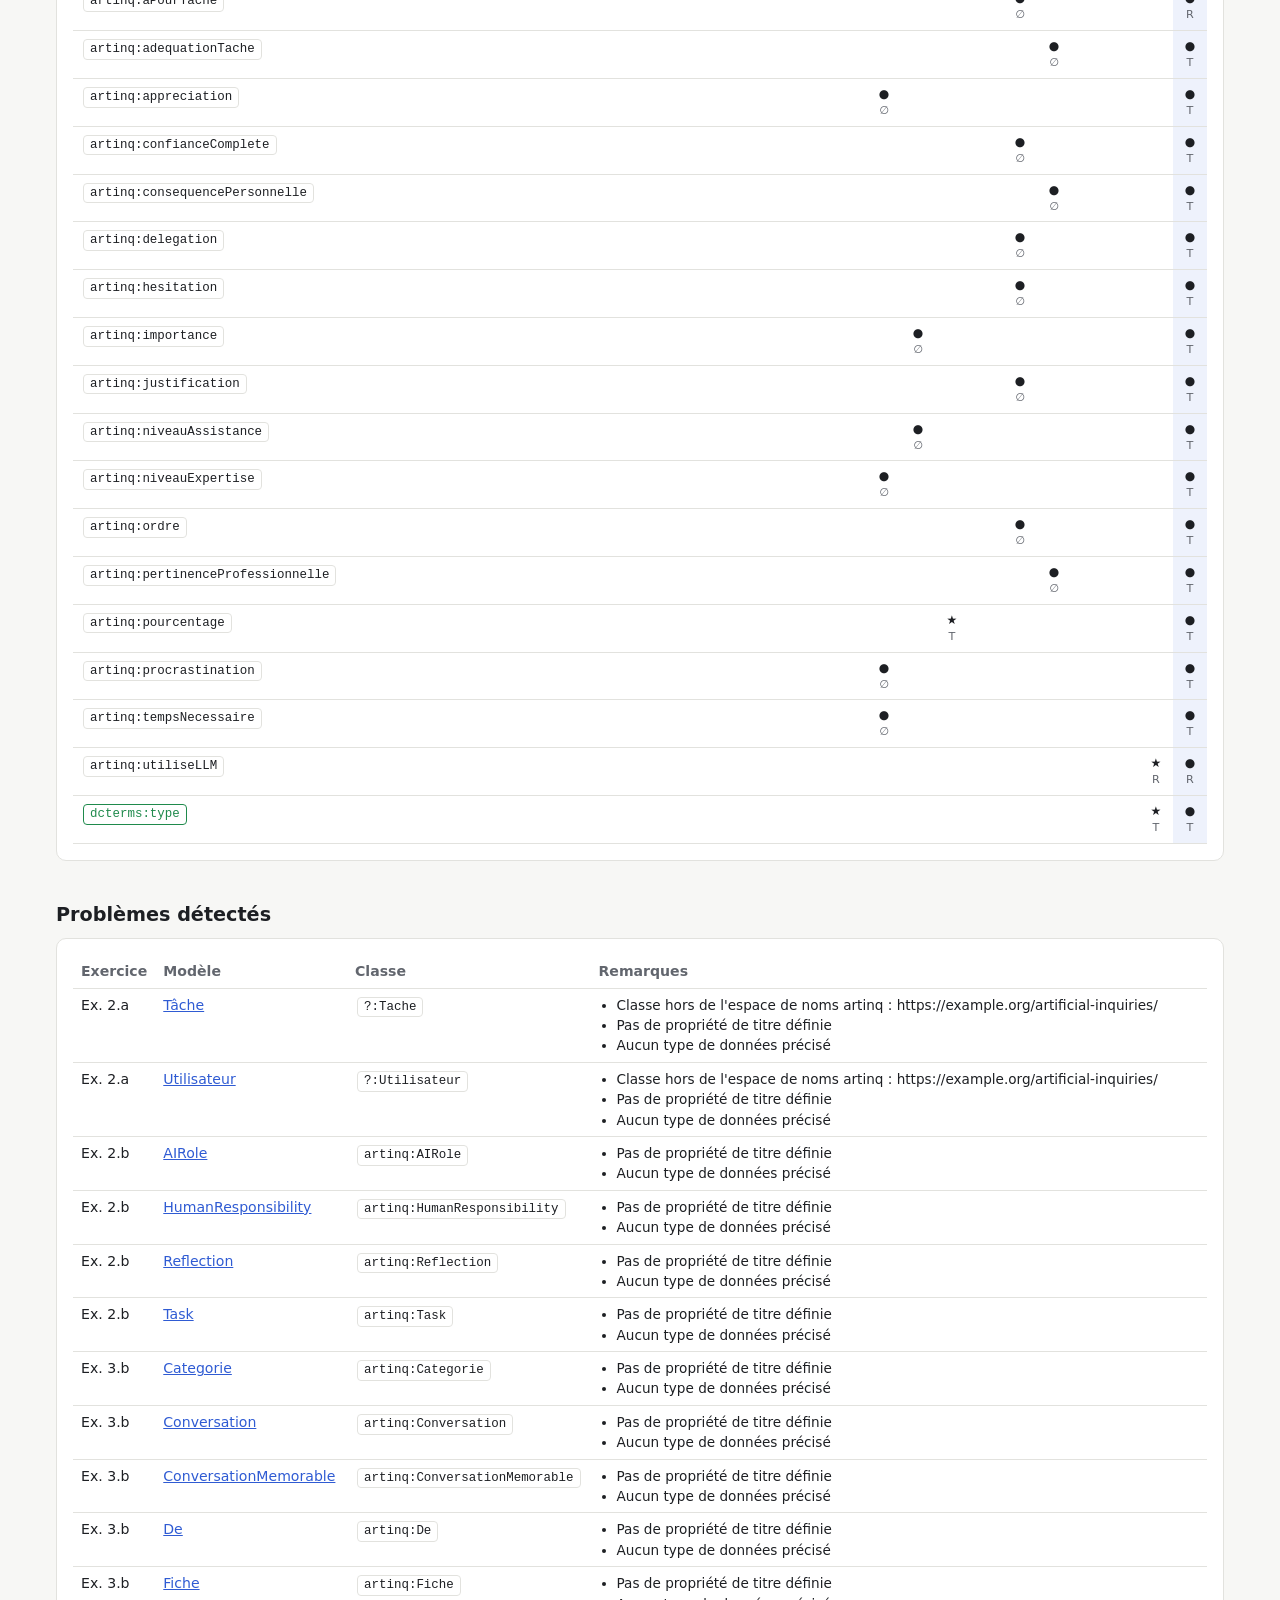
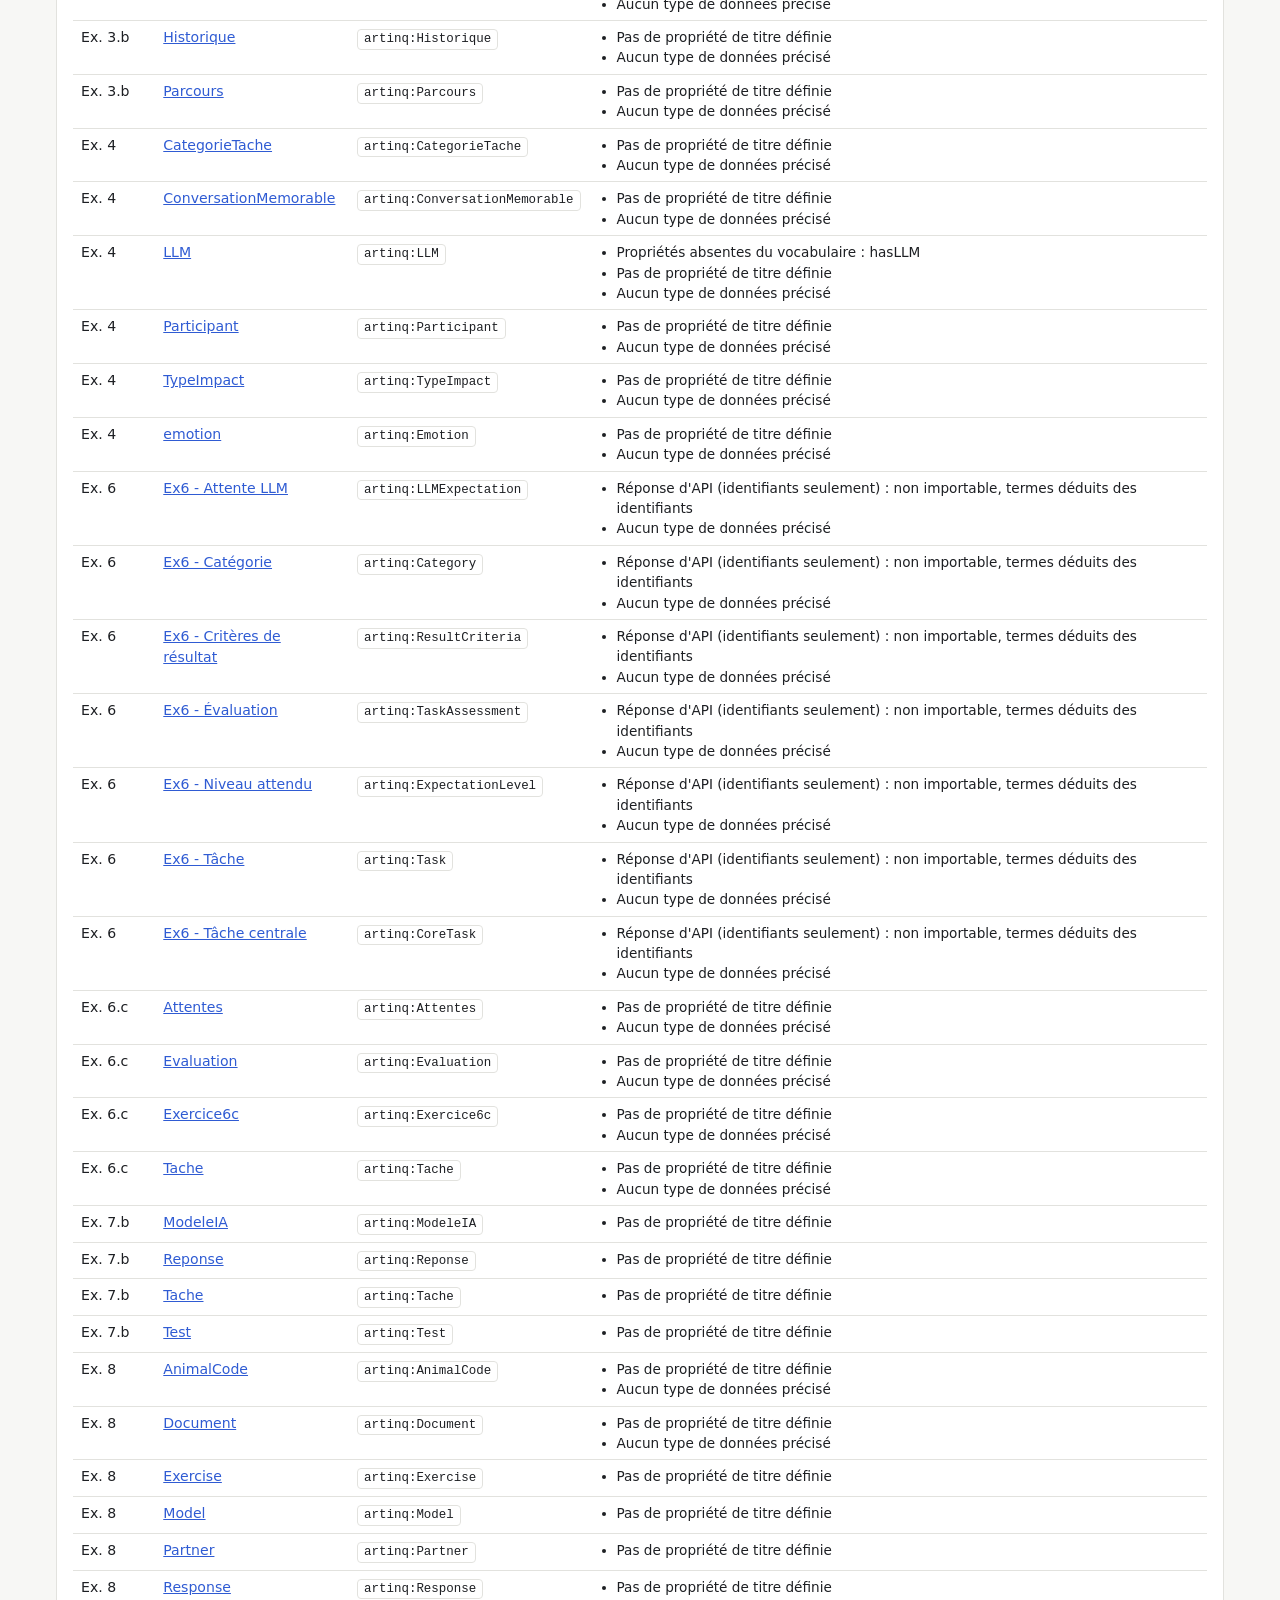
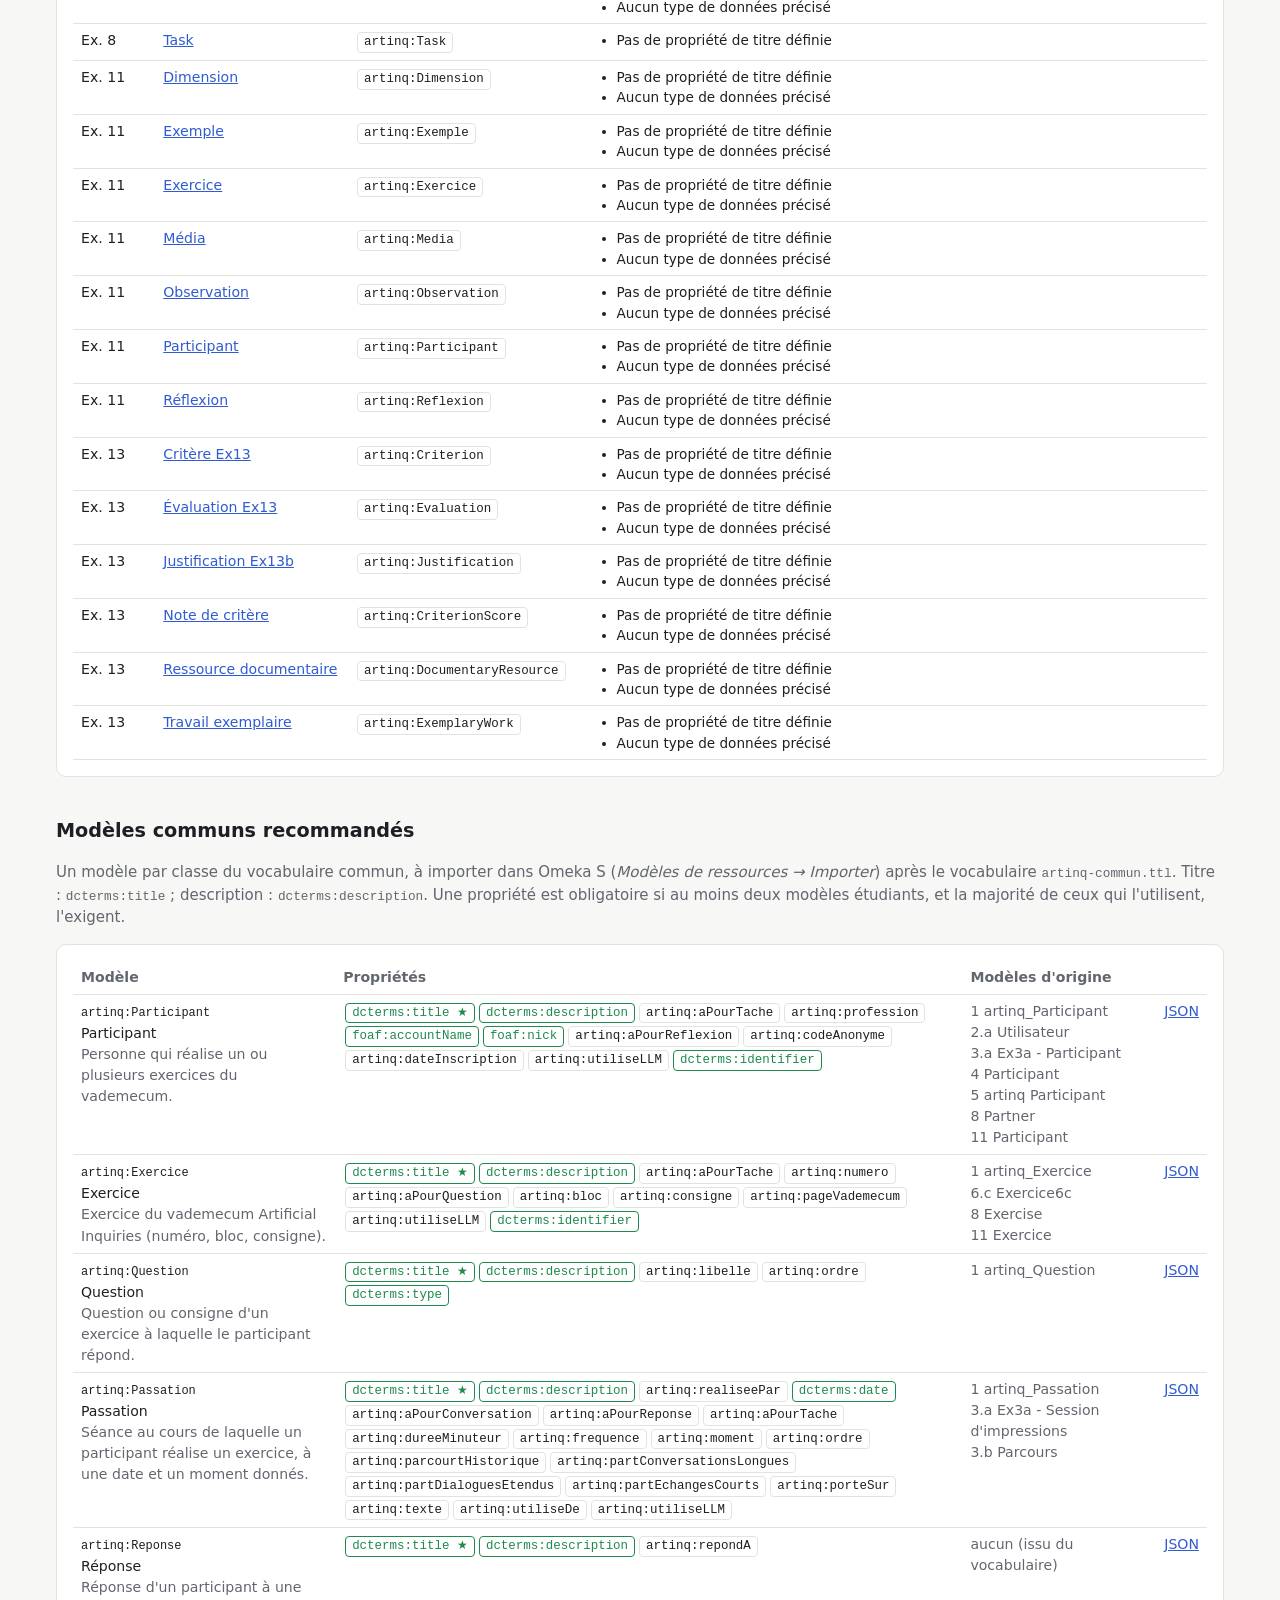
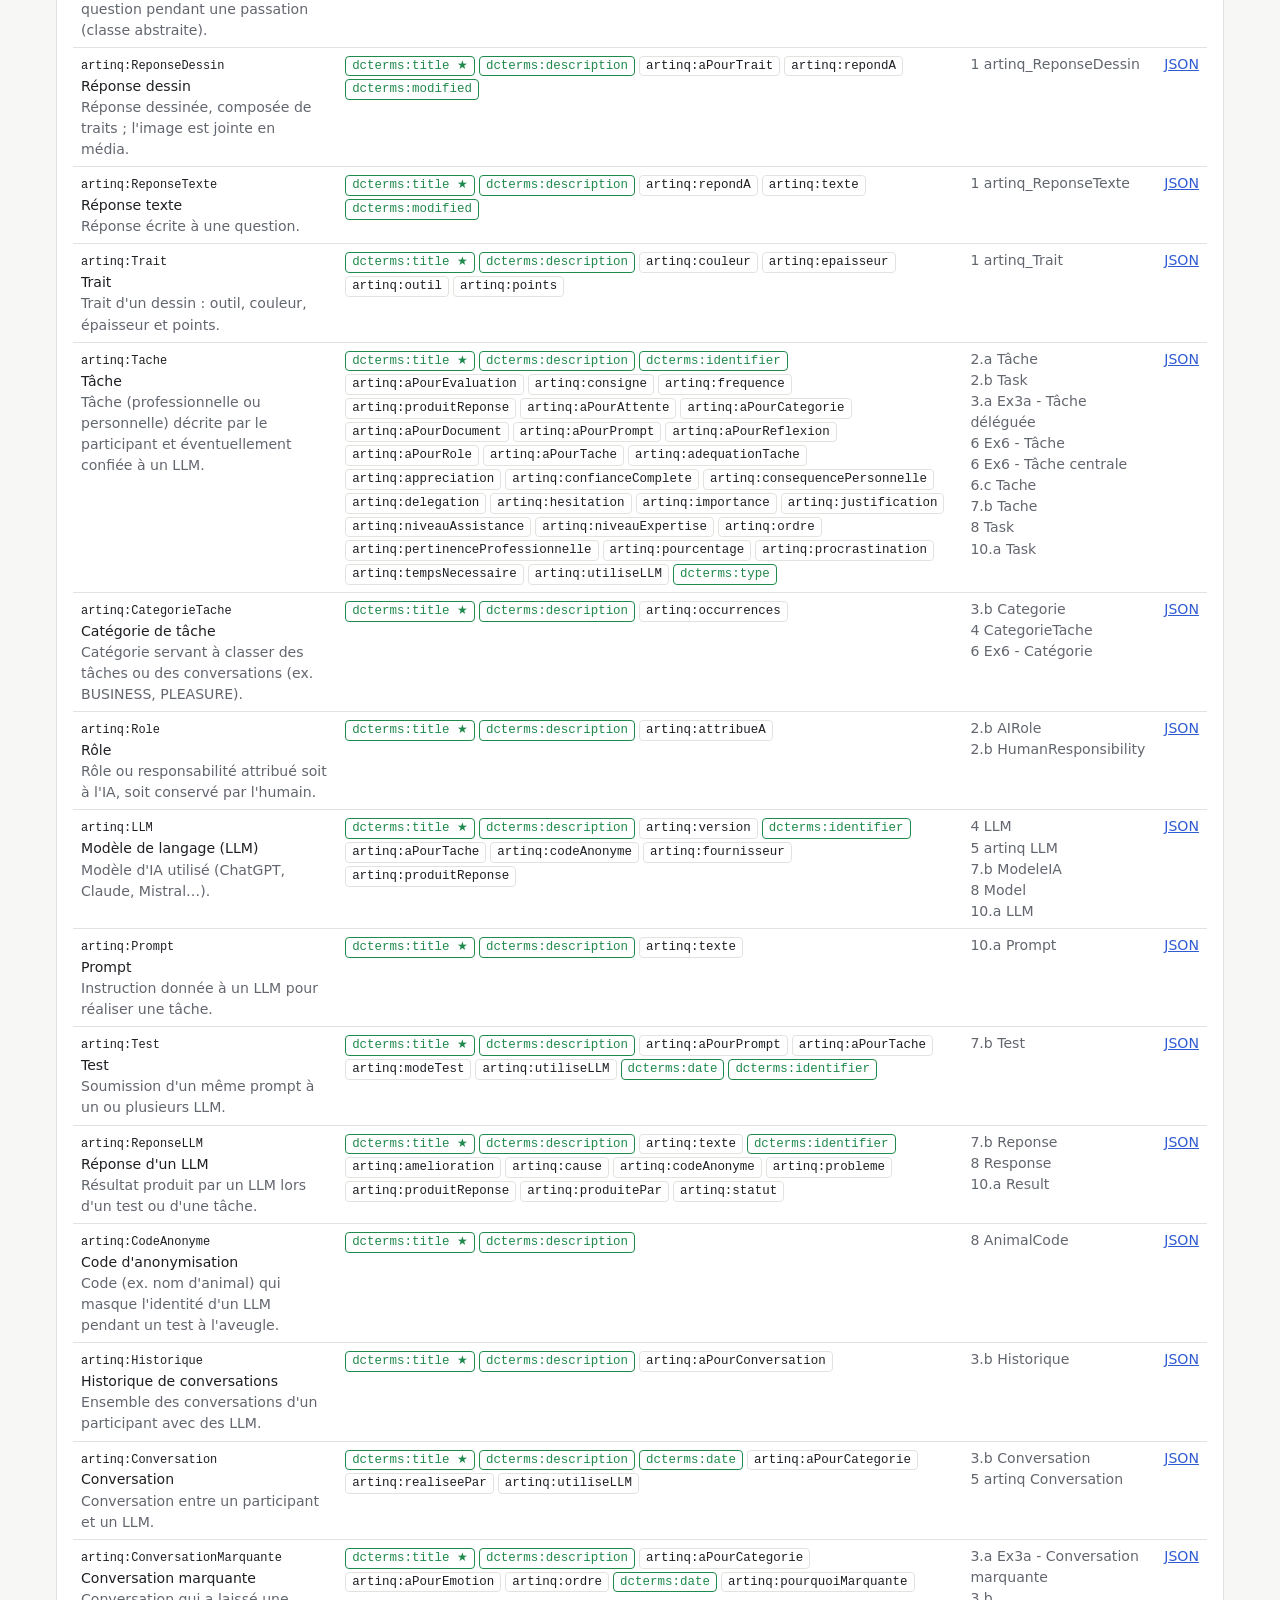
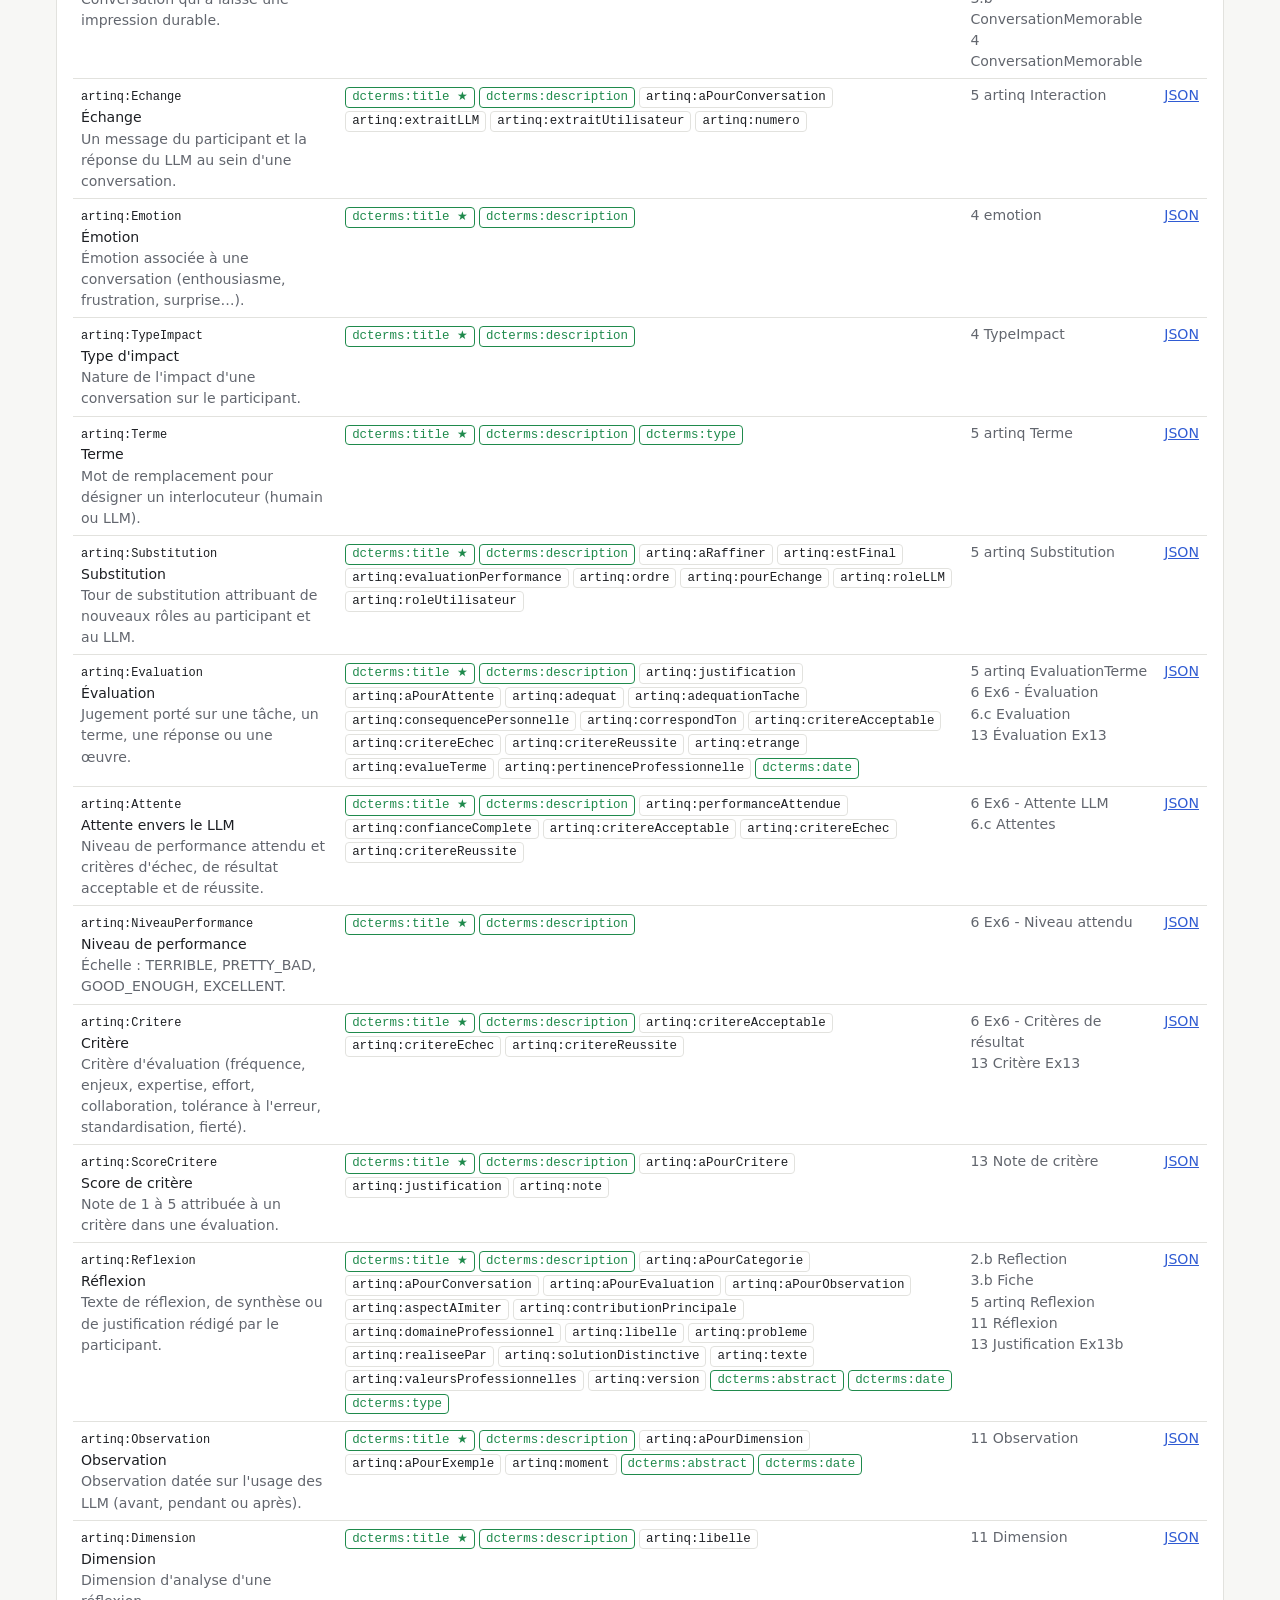
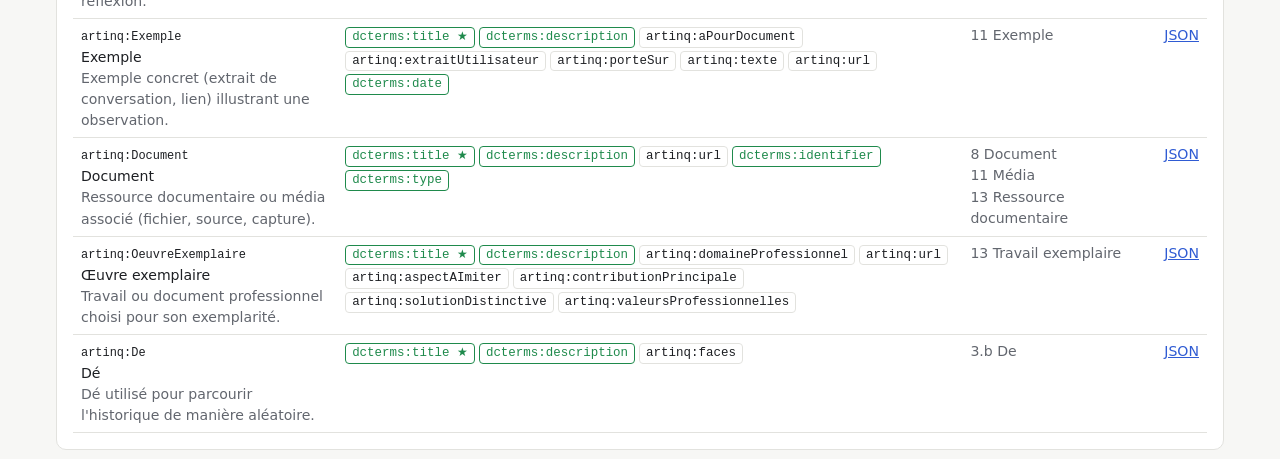
==== commit dfbc3432: "feat: add GitHub issues analysis page with interactive features and data visualization" ====
--- a/comparaison-templates/index.html
+++ b/comparaison-templates/index.html
@@ -9,7 +9,7 @@
 <body>
 <header>
   <h1>Comparaison des modèles de ressources</h1>
-  <nav class="nav"><a href="../comparaison-vocabulaires/">Vocabulaires</a> · <b>Modèles de ressources</b></nav>
+  <nav class="nav"><a href="../comparaison-vocabulaires/">Vocabulaires</a> · <b>Modèles de ressources</b> · <a href="../analyse-evaluations/">Évaluations</a> · <a href="../analyse-issues/">Issues</a></nav>
   <p class="lead">Modèles de ressources Omeka S (répertoire <code>resource-template</code> des dépôts GitHub), rapprochés du <a href="../comparaison-vocabulaires/artinq-commun.ttl">vocabulaire commun</a>.</p>
   <div id="log">Chargement…</div>
   <div class="stats" id="stats"></div>
